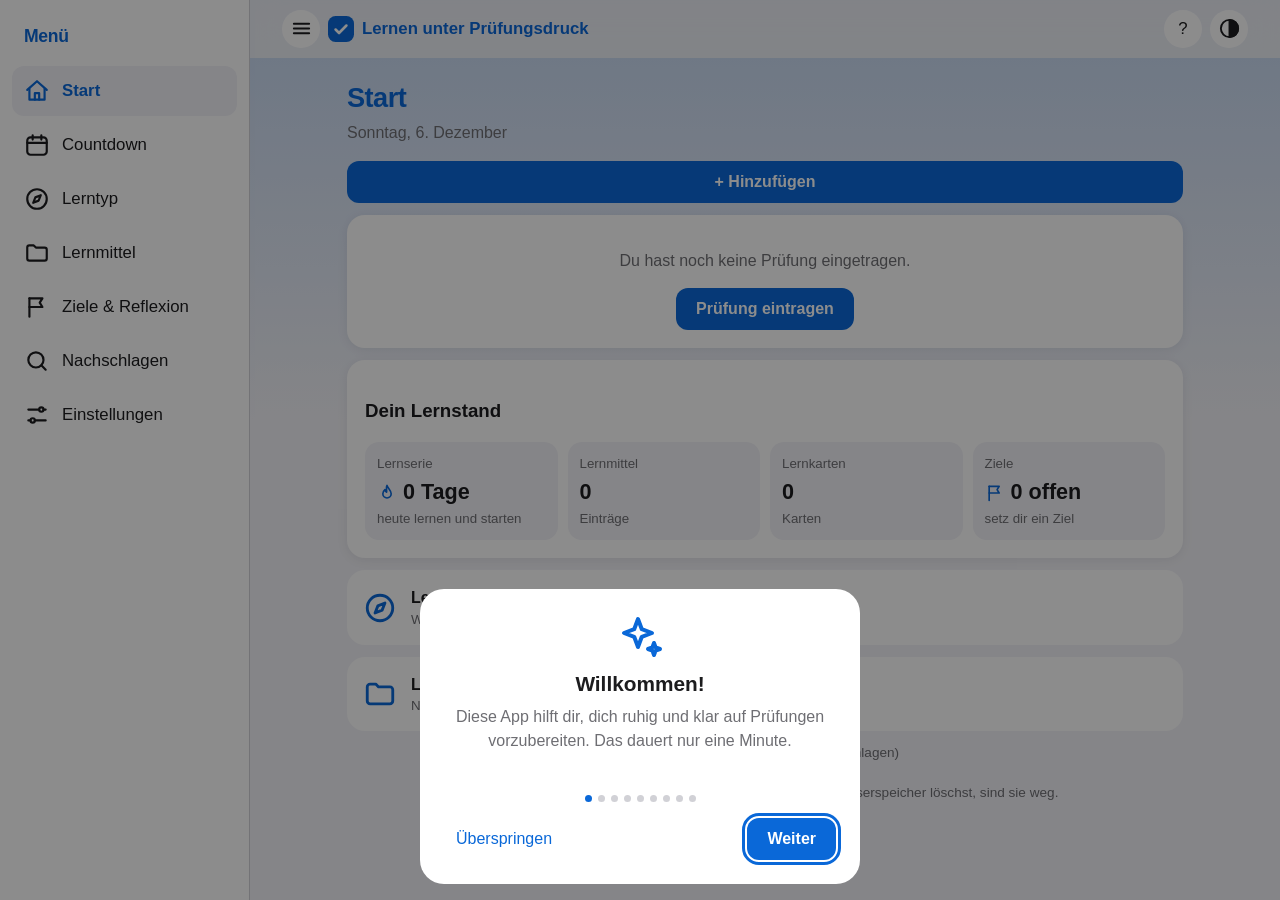
==== index.html @ 3cf53639 "Add files via upload" ====
<!DOCTYPE html>
<html lang="de">
<head>
<meta charset="utf-8">
<meta name="viewport" content="width=device-width, initial-scale=1, viewport-fit=cover">
<title>Lernen unter Prüfungsdruck</title>
<link rel="stylesheet" href="style.css?v=2.2">
</head>
<body>

<header>
  <button class="icon-btn" id="btnMenu" aria-label="Menü öffnen" aria-expanded="false" aria-controls="drawer"><i data-ic="menu"></i></button>
  <h1><button class="brand" id="brand" aria-label="Zur Startseite">
    <svg width="26" height="26" viewBox="0 0 24 24" aria-hidden="true"><rect width="24" height="24" rx="7" fill="var(--accent)"/><path d="M7 12.5l3.2 3.2L17 8.8" stroke="var(--accent-text)" stroke-width="2.4" fill="none" stroke-linecap="round" stroke-linejoin="round"/></svg>
    <span>Lernen unter Prüfungsdruck</span></button></h1>
  <div class="icons">
    <button class="icon-btn" id="btnHelp" aria-label="Einführung nochmal ansehen">?</button>
    <button class="icon-btn" id="btnTheme" aria-label="Hell oder dunkel umschalten"><i data-ic="contrast"></i></button>
  </div>
</header>

<main>
  <p class="warn" id="storageWarn" hidden>Speichern ist in diesem Browser gerade nicht möglich. Deine Eingaben gehen beim Schließen verloren. Öffne die App in einem normalen Tab (nicht im privaten Modus).</p>
  <!-- MODUL 1: COUNTDOWN (wird in E2–E4 gebaut) -->
  <!-- STARTSEITE -->
  <section id="view-home">
    <h2>Start</h2>
    <p class="sub" id="homeSub"></p>
    <button class="primary" id="homeAdd" style="width:100%;margin-bottom:12px">+ Hinzufügen</button>
    <div id="homeBox"></div>
    <button class="linkcard" data-go="lerntyp"><i data-ic="compass"></i><div><b>Lerntyp herausfinden</b><small>Wie lernst du am besten?</small></div></button>
    <button class="linkcard" data-go="lernmittel"><i data-ic="folder"></i><div><b>Lernmittel</b><small>Notizen, Bilder und PDFs</small></div></button>
  </section>

  <section id="view-countdown" hidden>
    <h2>Countdown</h2>
    <p class="sub">Deine Prüfungen und die Zeit bis dahin.</p>
    <button class="primary" id="examNew" style="margin-bottom:12px">+ Neue Prüfung</button>
    <div class="card" id="examForm" hidden>
      <div class="field"><label for="examSubject">Fach</label>
        <input type="text" id="examSubject" maxlength="60" placeholder="z. B. Mathe" autocomplete="off"></div>
      <div class="field"><label for="examDate">Prüfungsdatum</label>
        <input type="date" id="examDate"></div>
      <div class="field"><label>Farbe</label><div class="swatches" id="examColors"></div></div>
      <p class="error" id="examError" role="alert"></p>
      <button class="primary" id="examAdd">Prüfung speichern</button>
      <button class="ghost" id="examCancel" hidden>Abbrechen</button>
    </div>
    <div id="examList"></div>
  </section>

  <!-- ANSICHT: LERNPLAN einer Prüfung (gehört zum Countdown) -->
  <section id="view-plan" hidden>
    <button class="ghost" id="planBack" style="padding-left:0">‹ Zurück zum Countdown</button>
    <h2 id="planTitle"></h2>
    <p class="sub" id="planSub"></p>
    <div class="card" id="planMat"></div>
    <div class="seg" id="planSeg"></div>
    <div id="planList"></div>
    <div class="card">
      <div class="field"><label for="taskTitle">Eigene Aufgabe hinzufügen</label>
        <input type="text" id="taskTitle" maxlength="100" placeholder="z. B. Vokabeln Kapitel 3" autocomplete="off"></div>
      <button class="primary" id="taskAdd">Aufgabe hinzufügen</button>
    </div>
    <p class="error" id="planMsg" role="alert"></p>
    <button class="ghost" id="planGen" style="padding-left:0"></button>
  </section>

  <!-- MODUL 2: LERNTYPTEST (wird in E5–E6 gebaut) -->
  <section id="view-lerntyp" hidden>
    <h2>Lerntyp</h2>
    <p class="sub">Finde heraus, wie du am besten lernst.</p>
    <div id="ltBox"></div>
  </section>

  <!-- MODUL 3: LERNMITTEL (wird in E7–E10 gebaut) -->
  <section id="view-lernmittel" hidden>
    <h2>Lernmittel</h2>
    <p class="sub">Deine Notizen, Bilder und PDFs an einem Ort.</p>
    <div class="field" id="lmSearchWrap" hidden><input type="search" id="lmSearch" placeholder="Suchen in Lernmitteln und Karten" aria-label="In Lernmitteln und Lernkarten suchen" autocomplete="off"></div>
    <div class="seg" id="lmTabs"></div>
    <div id="lmMaterialPane">
    <button class="primary" id="lmNew" style="margin-bottom:12px">+ Lernmittel hinzufügen</button>
    <div class="card" id="lmForm" hidden>
      <div class="seg" id="lmKind"></div>
      <div class="field"><label for="lmTitle" id="lmTitleLabel">Titel</label>
        <input type="text" id="lmTitle" maxlength="80" placeholder="z. B. Zusammenfassung Kapitel 2" autocomplete="off"></div>
      <div class="field" id="lmTextWrap"><label for="lmText">Notiz</label><textarea id="lmText" maxlength="20000"></textarea></div>
      <div class="field" id="lmFileWrap" hidden><label for="lmFile" id="lmFileLabel">Datei</label><button type="button" class="pick" id="lmPick">Datei auswählen</button>
        <input type="file" id="lmFile" style="position:absolute;width:1px;height:1px;opacity:0;overflow:hidden" tabindex="-1">
        <div class="lt-desc" id="lmPicked" aria-live="polite"></div></div>
      <div class="field" id="lmUrlWrap" hidden><label for="lmUrl">Adresse (Link)</label><input type="text" inputmode="url" id="lmUrl" placeholder="z. B. www.beispiel.de/seite" autocapitalize="off" autocomplete="off"></div>
      <div class="field"><label for="lmExam">Zu welcher Prüfung gehört es?</label><select id="lmExam"></select></div>
      <div class="field" id="lmSubjectWrap"><label for="lmSubject">Fach (optional)</label>
        <input type="text" id="lmSubject" maxlength="60" placeholder="z. B. Mathe" autocomplete="off"></div>
      <p class="error" id="lmError" role="alert"></p>
      <button class="primary" id="lmSave">Speichern</button>
      <button class="ghost" id="lmCancel">Abbrechen</button>
    </div>
    <div class="field" id="lmFilterWrap" hidden><label for="lmFilter">Anzeigen</label><select id="lmFilter"></select></div>
    <div id="lmList"></div>
    </div>
    <div id="lmCardsPane" hidden>
      <button class="primary" id="ckNew" style="margin-bottom:12px">+ Neue Lernkarte</button>
      <div class="card" id="ckForm" hidden>
        <div class="field"><label for="ckFront">Frage (Vorderseite)</label><textarea id="ckFront" maxlength="500" style="min-height:80px"></textarea></div>
        <div class="field"><label for="ckBack">Antwort (Rückseite)</label><textarea id="ckBack" maxlength="1000" style="min-height:80px"></textarea></div>
        <div class="field"><label for="ckExam">Zu welcher Prüfung gehört sie?</label><select id="ckExam"></select></div>
        <div class="field" id="ckSubjectWrap"><label for="ckSubject">Fach (optional)</label><input type="text" id="ckSubject" maxlength="60" placeholder="z. B. Mathe" autocomplete="off"></div>
        <p class="error" id="ckError" role="alert"></p>
        <button class="primary" id="ckSave">Karte speichern</button>
        <button class="ghost" id="ckCancel">Abbrechen</button>
      </div>
      <div class="field" id="ckFilterWrap" hidden><label for="ckFilter">Anzeigen</label><select id="ckFilter"></select></div>
      <div id="ckPractice"></div>
      <div id="ckList"></div>
    </div>
  </section>

  <!-- EINSTELLUNGEN: Backup -->
  <!-- ZIELE & REFLEXION -->
  <section id="view-ziele" hidden>
    <h2>Ziele &amp; Reflexion</h2>
    <p class="sub">Plane dein Lernen mit Zielen und schau danach kurz zurück.</p>
    <div class="seg" id="zgTabs"></div>
    <div id="zgGoals">
      <button class="primary" id="zgNew" style="margin-bottom:12px">+ Neues Ziel</button>
      <div class="card" id="zgForm" hidden>
        <div class="field"><label for="zgText">Was willst du erreichen?</label><textarea id="zgText" maxlength="200" style="min-height:70px" placeholder="z. B. Bis Freitag Kapitel 3 zusammenfassen"></textarea></div>
        <p class="lt-desc" style="margin:-4px 0 10px">Tipp: Ein gutes Ziel ist konkret und hat einen Termin.</p>
        <div id="zgIdeas"></div>
        <div class="field"><label for="zgExam">Zu welcher Prüfung gehört es?</label><select id="zgExam"></select></div>
        <div class="field"><label for="zgDue">Bis wann? (optional)</label><input type="date" id="zgDue"></div>
        <p class="error" id="zgError" role="alert"></p>
        <button class="primary" id="zgSave">Ziel speichern</button>
        <button class="ghost" id="zgCancel">Abbrechen</button>
      </div>
      <div id="zgList"></div>
    </div>
    <div id="zgReflect" hidden>
      <button class="primary" id="rfNew" style="margin-bottom:12px">+ Neue Reflexion</button>
      <div class="card" id="rfForm" hidden>
        <div class="field"><label for="rfExam">Worauf bezieht sie sich?</label><select id="rfExam"></select></div>
        <div class="field"><label>Wie sicher fühlst du dich?</label><div class="seg" id="rfConf" style="margin-bottom:0"></div><p class="lt-desc" id="rfConfText" style="margin:6px 0 0"></p></div>
        <div class="field"><label for="rfGood">Was lief gut?</label><textarea id="rfGood" maxlength="1000" style="min-height:70px"></textarea></div>
        <div class="field"><label for="rfChange">Was machst du beim nächsten Mal anders?</label><textarea id="rfChange" maxlength="1000" style="min-height:70px"></textarea></div>
        <p class="error" id="rfError" role="alert"></p>
        <button class="primary" id="rfSave">Reflexion speichern</button>
        <button class="ghost" id="rfCancel">Abbrechen</button>
      </div>
      <div id="rfList"></div>
    </div>
  </section>

  <!-- NACHSCHLAGEN (Wikipedia) -->
  <section id="view-wiki" hidden>
    <h2>Nachschlagen</h2>
    <p class="sub">Begriffe bei Wikipedia nachschlagen und als Notiz speichern.</p>
    <div class="field" style="flex-direction:row;align-items:center;gap:8px">
      <input type="search" id="wkQuery" placeholder="Begriff, z. B. Photosynthese" aria-label="Begriff suchen" autocomplete="off" style="flex:1;min-width:0">
      <button class="primary" id="wkGo">Suchen</button>
    </div>
    <p class="lt-desc" style="margin:-4px 0 12px">Nur dein Suchbegriff wird an Wikipedia gesendet. Sonst verlassen keine Daten dein Gerät.</p>
    <p class="lt-desc" id="wkMsg" role="status"></p>
    <div class="card" id="wkArticle" hidden></div>
    <div id="wkResults"></div>
  </section>

  <section id="view-settings" hidden>
    <h2>Einstellungen</h2>
    <p class="sub">Aussehen, Rundgang, Backup und Daten.</p>
    <div class="card">
      <h3 style="margin-top:0">Aussehen</h3>
      <div id="lookBox"></div>
    </div>
    <div class="card">
      <h3 style="margin-top:0">Rundgang</h3>
      <p class="lt-desc" style="margin-bottom:12px">Ich zeige dir Schritt für Schritt, wo du was findest.</p>
      <button class="primary" id="tourStart">Rundgang starten</button>
    </div>
    <div class="card">
      <h3 style="margin-top:0">Backup erstellen</h3>
      <p class="lt-desc" style="margin-bottom:12px">Speichert alle deine Daten in einer Datei, auch Bilder und PDFs. So gehen sie nicht verloren, wenn der Browser den Speicher leert, und du kannst sie auf ein anderes Gerät mitnehmen.</p>
      <button class="primary" id="bkExport">Backup erstellen</button>
      <p class="lt-desc" id="bkMsg" role="status"></p>
    </div>
    <div class="card">
      <h3 style="margin-top:0">Backup einspielen</h3>
      <p class="lt-desc" style="margin-bottom:12px">Ersetzt deine aktuellen Daten durch die Daten aus einer Backup-Datei.</p>
      <button type="button" class="pick" id="bkPick">Backup-Datei auswählen</button>
      <input type="file" id="bkFile" accept="application/json,.json" style="position:absolute;width:1px;height:1px;opacity:0" tabindex="-1">
      <p class="lt-desc" id="bkMsg2" role="status"></p>
    </div>
    <div class="card">
      <h3 style="margin-top:0">Lernpaket teilen</h3>
      <p class="lt-desc" style="margin-bottom:12px">Teile nur Lerninhalte, zum Beispiel mit Mitschülern. Prüfungen, Termine und deine eigenen Antworten sind <b>nicht</b> dabei. Teile nur, was du selbst erstellt hast oder weitergeben darfst.</p>
      <div class="field"><label for="pkSource">Was möchtest du teilen?</label><select id="pkSource"></select></div>
      <div style="display:flex;flex-wrap:wrap;gap:8px;margin-bottom:12px">
        <label class="featrow" style="margin:0"><input type="checkbox" id="pk_note" checked><span>Notizen</span></label>
        <label class="featrow" style="margin:0"><input type="checkbox" id="pk_image" checked><span>Bilder</span></label>
        <label class="featrow" style="margin:0"><input type="checkbox" id="pk_pdf" checked><span>PDFs</span></label>
        <label class="featrow" style="margin:0"><input type="checkbox" id="pk_link" checked><span>Links</span></label>
        <label class="featrow" style="margin:0"><input type="checkbox" id="pk_cards" checked><span>Lernkarten</span></label>
      </div>
      <button class="primary" id="pkExport">Lernpaket erstellen</button>
      <p class="lt-desc" id="pkMsg" role="status"></p>
    </div>
    <div class="card">
      <h3 style="margin-top:0">Lernpaket hinzufügen</h3>
      <p class="lt-desc" style="margin-bottom:12px">Fügt die Inhalte eines Lernpakets zu deinen hinzu. Nichts wird ersetzt.</p>
      <div class="field"><label for="pkTarget">Zuordnen zu</label><select id="pkTarget"></select></div>
      <button type="button" class="pick" id="pkPick">Lernpaket-Datei auswählen</button>
      <input type="file" id="pkFile" accept="application/json,.json" style="position:absolute;width:1px;height:1px;opacity:0" tabindex="-1">
      <p class="lt-desc" id="pkMsg2" role="status"></p>
    </div>
    <div class="card">
      <h3 style="margin-top:0">Alle Daten löschen</h3>
      <p class="lt-desc" style="margin-bottom:12px">Löscht Prüfungen, Lernmittel, Karten und Ergebnisse von diesem Gerät. Deine Einstellungen bleiben. Das lässt sich nicht rückgängig machen.</p>
      <button class="secondary danger" id="bkWipe" style="border:1.5px solid var(--field-border)">Alle Daten löschen</button>
    </div>
  </section>

  <p class="note" id="appVersion" style="margin-top:8px"></p>
  <p class="note">Deine Daten bleiben nur in diesem Browser. Wenn du den Browserspeicher löschst, sind sie weg.</p>
</main>

<div class="scrim" id="scrim"></div>
<nav id="drawer" aria-label="Hauptmenü">
  <h2>Menü</h2>
  <button class="tab" data-view="home" aria-current="page"><i data-ic="home"></i>Start</button>
  <button class="tab" data-view="countdown"><i data-ic="calendar"></i>Countdown</button>
  <button class="tab" data-view="lerntyp"><i data-ic="compass"></i>Lerntyp</button>
  <button class="tab" data-view="lernmittel"><i data-ic="folder"></i>Lernmittel</button>
  <button class="tab" data-view="ziele"><i data-ic="flag"></i>Ziele &amp; Reflexion</button>
  <button class="tab" data-view="wiki"><i data-ic="search"></i>Nachschlagen</button>
  <button class="tab" data-view="settings"><i data-ic="sliders"></i>Einstellungen</button>
</nav>

<!-- ANSICHT FÜR LERNMITTEL (Notiz, Bild, PDF) -->
<div id="viewer" hidden role="dialog" aria-modal="true" aria-label="Lernmittel ansehen">
  <div id="viewerBar"><b id="viewerTitle"></b><button class="ghost" id="viewerClose">Schließen</button></div>
  <div id="viewerBody"></div>
</div>

<!-- RUNDGANG (Spotlight-Tour durch die App) -->
<div id="tour" hidden role="dialog" aria-modal="true" aria-label="Rundgang durch die App">
  <div id="tourSpot"></div>
  <div id="tourTip">
    <small id="tourCount"></small>
    <h3 id="tourTitle"></h3>
    <p id="tourText"></p>
    <div id="tourPreview" hidden></div>
    <div class="row">
      <button class="ghost" id="tourEnd">Beenden</button>
      <div><button class="ghost" id="tourBack">Zurück</button><button class="primary" id="tourNext">Weiter</button></div>
    </div>
  </div>
</div>

<!-- AUSWAHL "HINZUFÜGEN" (von der Startseite) -->
<div id="addSheet" hidden role="dialog" aria-modal="true" aria-label="Hinzufügen">
  <div class="sheet" style="text-align:left">
    <h3 style="text-align:center;margin-bottom:14px">Was möchtest du hinzufügen?</h3>
    <button class="linkcard" id="addExam" data-add="countdown" style="background:var(--bg)"><i data-ic="calendar"></i><div><b>Prüfung</b><small>Fach und Datum eintragen</small></div></button>
    <button class="linkcard" id="addMaterial" data-add="lernmittel" style="background:var(--bg)"><i data-ic="folder"></i><div><b>Lerninhalt</b><small>Notiz, Bild oder PDF</small></div></button>
    <button class="ghost" id="addCancel" style="width:100%">Abbrechen</button>
  </div>
</div>

<!-- KURZMELDUNG (Belohnungen) -->
<div id="toast" role="status" aria-live="polite" hidden></div>

<!-- BESTÄTIGUNGSDIALOG (ersetzt confirm(), das in manchen Browsern blockiert wird) -->
<div id="dialog" hidden role="alertdialog" aria-modal="true" aria-labelledby="dlgText">
  <div class="sheet">
    <p id="dlgText" style="color:var(--text);font-size:1.05rem"></p>
    <div class="row">
      <button class="ghost" id="dlgCancel">Abbrechen</button>
      <button class="primary" id="dlgOk">OK</button>
    </div>
  </div>
</div>

<!-- EINFÜHRUNGSTUTORIAL -->
<div id="tutorial" hidden role="dialog" aria-modal="true" aria-label="Einführung">
  <div class="sheet">
    <div class="big" id="tutIcon"></div>
    <h3 id="tutTitle"></h3>
    <p id="tutText"></p>
    <div id="tutLook" hidden style="text-align:left;margin-bottom:10px"></div>
    <div id="tutFeatures" hidden style="text-align:left;margin-bottom:10px"></div>
    <div class="error" id="tutErr" role="alert" style="text-align:center"></div>
    <div class="dots" id="tutDots"></div>
    <div class="row">
      <button class="ghost" id="tutSkip">Überspringen</button>
      <button class="primary" id="tutNext">Weiter</button>
    </div>
  </div>
</div>

<!-- Die Scripte werden in dieser Reihenfolge geladen; spätere nutzen Funktionen der früheren. -->
<script src="core.js?v=2.2"></script>
<script src="tutorial.js?v=2.2"></script>
<script src="countdown.js?v=2.2"></script>
<script src="home.js?v=2.2"></script>
<script src="lerntyp.js?v=2.2"></script>
<script src="lernmittel.js?v=2.2"></script>
<script src="lernkarten.js?v=2.2"></script>
<script src="ziele.js?v=2.2"></script>
<script src="wiki.js?v=2.2"></script>
<script src="backup.js?v=2.2"></script>
<script src="tour.js?v=2.2"></script>
<script src="start.js?v=2.2"></script>
</body>
</html>
---- style.css ----
/* Lernen unter Prüfungsdruck – style.css: alle Gestaltungsregeln */
/* ===== DESIGN: Farben als Variablen (hell/dunkel) ===== */
:root{--bg:#f2f2f7;--card:#fff;--text:#1c1c1e;--muted:#6e6e73;--line:#d1d1d6;--accent:#007aff;--accent-text:#fff;--field-bg:rgba(120,120,128,.14);--field-border:rgba(60,60,67,.38);
  --pc-blau:#0a68d8;--pt-blau:#fff;--pc-violett:#8944ab;--pt-violett:#fff;--pc-gruen:#1d8a3e;--pt-gruen:#fff;
  --pc-orange:#c25b00;--pt-orange:#fff;--pc-rot:#d3194f;--pt-rot:#fff;--pc-tuerkis:#00798c;--pt-tuerkis:#fff;}
:root[data-theme="dark"]{--bg:#000;--card:#1c1c1e;--text:#f5f5f7;--muted:#98989f;--line:#38383a;--accent:#0a84ff;--field-bg:rgba(255,255,255,.12);--field-border:rgba(255,255,255,.32);
  --pc-blau:#0a84ff;--pt-blau:#fff;--pc-violett:#a259e6;--pt-violett:#fff;--pc-gruen:#30d158;--pt-gruen:#04210c;
  --pc-orange:#ff9f0a;--pt-orange:#2a1700;--pc-rot:#ff375f;--pt-rot:#fff;--pc-tuerkis:#40c8e0;--pt-tuerkis:#00262c;}
*{box-sizing:border-box}
html,body{margin:0;height:100%}
body{font-family:-apple-system,BlinkMacSystemFont,"SF Pro Text","Segoe UI",Roboto,Helvetica,Arial,sans-serif;background:var(--bg);color:var(--text);line-height:1.45;-webkit-font-smoothing:antialiased}
header{position:sticky;top:0;z-index:5;display:flex;align-items:center;justify-content:space-between;gap:8px;padding:calc(env(safe-area-inset-top,0px) + 10px) 16px 10px;background:color-mix(in srgb,var(--bg) 85%,transparent);backdrop-filter:blur(14px);-webkit-backdrop-filter:blur(14px)}
header h1{font-size:1.05rem;margin:0;font-weight:700;flex:1;min-width:0;white-space:nowrap;overflow:hidden;text-overflow:ellipsis}
.icons{display:flex;gap:8px}
.icon-btn{width:38px;height:38px;border-radius:50%;border:0;background:var(--card);color:var(--text);font-size:1.05rem;cursor:pointer}
main{max-width:640px;margin:0 auto;padding:8px 16px calc(32px + env(safe-area-inset-bottom,0px))}
h2{font-size:1.7rem;margin:12px 0 4px;letter-spacing:-.02em}
.sub{color:var(--muted);margin:0 0 16px}
.card{background:var(--card);border-radius:18px;padding:18px;margin-bottom:12px}
.empty{text-align:center;color:var(--muted)}
button.primary{background:var(--accent);color:var(--accent-text);border:0;border-radius:12px;padding:12px 20px;font-size:1rem;font-weight:600;cursor:pointer}
button.ghost{background:none;border:0;color:var(--accent);font-size:1rem;cursor:pointer;padding:12px}
button:focus-visible,.tab:focus-visible{outline:3px solid var(--accent);outline-offset:2px}
/* Seitenmenü (Drawer) */
.scrim{position:fixed;inset:0;z-index:10;background:rgba(0,0,0,.4);opacity:0;pointer-events:none;transition:opacity .2s}
.scrim.open{opacity:1;pointer-events:auto}
#drawer{position:fixed;top:0;bottom:0;left:0;width:min(290px,82vw);z-index:11;background:var(--card);transform:translateX(-102%);visibility:hidden;transition:transform .25s,visibility 0s .25s;padding:calc(env(safe-area-inset-top,0px) + 16px) 12px 16px;display:flex;flex-direction:column;gap:4px}
#drawer.open{transform:none;visibility:visible;transition:transform .25s}
#drawer h2{font-size:1.1rem;margin:8px 12px 12px}
.tab{display:flex;align-items:center;gap:12px;width:100%;border:0;background:none;color:var(--text);padding:12px;border-radius:12px;font-size:1.05rem;text-align:left;cursor:pointer}
.tab span{font-size:1.4rem}
.tab[aria-current="page"]{background:var(--bg);color:var(--accent);font-weight:600}
/* Formulare und Prüfungsliste */
.field{display:flex;flex-direction:column;gap:6px;margin-bottom:12px}
.field label{font-size:.9rem;color:var(--muted)}
/* Eingabefelder: sichtbarer Rand, leicht durchscheinender "Glas"-Look (Annäherung an Apples Liquid Glass) */
input[type=text],input[type=date],input[type=search],textarea,select{
  font:inherit;color:var(--text);background-color:var(--field-bg);border:1.5px solid var(--field-border);border-radius:14px;
  padding:12px 14px;width:100%;min-height:46px;
  box-shadow:inset 0 1px 2px rgba(0,0,0,.10),inset 0 1px 0 rgba(255,255,255,.25);
  -webkit-backdrop-filter:blur(10px) saturate(1.5);backdrop-filter:blur(10px) saturate(1.5)}
input:focus,textarea:focus,select:focus{border-color:var(--accent)}
::placeholder{color:var(--muted);opacity:.85}
input[type=search]{-webkit-appearance:none;appearance:none;padding-left:42px;background-repeat:no-repeat;background-position:14px center;background-size:18px;
  background-image:url("data:image/svg+xml,%3Csvg xmlns='http://www.w3.org/2000/svg' viewBox='0 0 24 24' fill='none' stroke='%238e8e93' stroke-width='2.4' stroke-linecap='round'%3E%3Ccircle cx='11' cy='11' r='7'/%3E%3Cpath d='m20 20-3.5-3.5'/%3E%3C/svg%3E")}
input:focus-visible{outline:3px solid var(--accent);outline-offset:1px}
.error{color:#ff3b30;font-size:.9rem;min-height:1.2em;margin:0 0 8px}
.exam{display:flex;justify-content:space-between;align-items:center;gap:12px}
.exam h3{margin:0;font-size:1.1rem;overflow-wrap:anywhere}
.exam small{color:var(--muted)}
.days{text-align:right;font-weight:700;font-size:1.7rem;line-height:1;flex-shrink:0}
.days small{display:block;font-size:.8rem;font-weight:400;margin-top:4px}
.actions{display:flex;flex-wrap:wrap;margin:8px -12px -10px}
.actions .ghost{padding:10px 12px;font-size:.95rem}
.danger{color:#ff3b30!important}
.prog{font-size:.85rem;color:var(--muted);margin:10px 0 0}
.seg{display:flex;gap:4px;background:var(--card);padding:4px;border-radius:12px;margin-bottom:12px}
.seg button{flex:1;border:0;background:none;color:var(--muted);padding:9px 4px;border-radius:9px;font-size:.88rem;cursor:pointer}
.seg button[aria-pressed="true"]{background:var(--accent);color:var(--accent-text);font-weight:600}
.task{display:flex;align-items:center;justify-content:space-between;gap:10px;padding:14px}
.task div:first-child{min-width:0;overflow-wrap:anywhere}
.task small{display:block;color:var(--muted)}
.task .btns{display:flex;gap:6px;flex-shrink:0}
.mini{width:38px;height:38px;border-radius:50%;border:0;background:var(--bg);color:var(--text);font-size:1rem;cursor:pointer}
.mini:focus-visible{outline:3px solid var(--accent);outline-offset:2px}
.warn{background:color-mix(in srgb,#ff9f0a 22%,var(--card));border-radius:14px;padding:12px 14px;margin:8px 0;font-size:.9rem}
.taskrow{display:block;width:100%;text-align:left;border:0;background:var(--bg);color:var(--text);font:inherit;border-radius:12px;padding:12px;margin-top:8px;cursor:pointer;overflow-wrap:anywhere}
.taskrow small{display:block;color:var(--muted)}
.linkcard{display:flex;align-items:center;gap:14px;width:100%;text-align:left;border:0;background:var(--card);color:var(--text);font:inherit;border-radius:18px;padding:16px;margin-bottom:12px;cursor:pointer}
.linkcard span{font-size:1.6rem}
.linkcard small{display:block;color:var(--muted)}
.linkcard:focus-visible,.taskrow:focus-visible{outline:3px solid var(--accent);outline-offset:2px}
[hidden]{display:none!important}
textarea{resize:vertical;min-height:120px}
textarea:focus-visible,select:focus-visible{outline:3px solid var(--accent);outline-offset:1px}
input[type=file]{font:inherit;color:var(--text);max-width:100%}
.pick{width:100%;border:2px dashed var(--line);background:var(--bg);color:var(--accent);border-radius:12px;padding:14px;font:inherit;font-weight:600;cursor:pointer}
.flash{text-align:center;font-size:1.3rem;min-height:140px;display:flex;align-items:center;justify-content:center;white-space:pre-wrap;overflow-wrap:anywhere}
.pbtns{display:flex;gap:10px;margin-top:4px}
.pbtns button{flex:1}
.secondary{background:var(--card);color:var(--text);border:0;border-radius:12px;padding:12px 20px;font-size:1rem;font-weight:600;cursor:pointer}
.ck-back{color:var(--muted);margin:4px 0 0;white-space:pre-wrap;overflow-wrap:anywhere}
.linkbtn{display:block;text-align:center;text-decoration:none;background:var(--accent);color:var(--accent-text);border-radius:12px;padding:12px 20px;font-weight:600;margin-top:10px}
#tour{position:fixed;inset:0;z-index:40;touch-action:none}
#tourSpot{position:fixed;border-radius:16px;box-shadow:0 0 0 100vmax rgba(0,0,0,.6);pointer-events:none;transition:left .25s,top .25s,width .25s,height .25s}
#tourTip{max-height:72vh;overflow:auto;position:fixed;left:50%;transform:translateX(-50%);width:calc(100% - 32px);max-width:440px;background:var(--card);border-radius:20px;padding:18px;box-shadow:0 8px 30px rgba(0,0,0,.35)}
#tourTip h3{margin:4px 0}
#tourTip p{margin:0 0 14px;color:var(--muted)}
#tourSpot.pulse{outline:3px solid var(--accent);outline-offset:3px;animation:tourPulse 1.4s ease-in-out infinite}
@keyframes tourPulse{50%{outline-offset:8px;outline-color:transparent}}
@media (prefers-reduced-motion:reduce){#tourSpot.pulse{animation:none}}
@media (prefers-reduced-motion:reduce){#tourSpot{transition:none}}
.lm-item{display:flex;gap:12px;align-items:center}
.lm-item .ico{font-size:1.8rem}
.lm-item h3{margin:0;font-size:1.05rem;overflow-wrap:anywhere}
.lm-item small{display:block;color:var(--muted)}
#viewer{position:fixed;inset:0;z-index:25;background:var(--bg);display:flex;flex-direction:column}
#viewerBar{display:flex;align-items:center;justify-content:space-between;gap:8px;padding:calc(env(safe-area-inset-top,0px) + 8px) 16px 8px;background:var(--card)}
#viewerBar b{overflow:hidden;text-overflow:ellipsis;white-space:nowrap;min-width:0}
#viewerBody{flex:1;overflow:auto;padding:16px 16px calc(16px + env(safe-area-inset-bottom,0px))}
#viewerBody img{max-width:100%;height:auto;border-radius:12px;display:block;margin:0 auto}
#viewerBody iframe{width:100%;height:100%;min-height:70vh;border:0;border-radius:12px;background:#fff}
.noteview{white-space:pre-wrap;overflow-wrap:anywhere}
.bar{height:10px;border-radius:5px;background:var(--bg);overflow:hidden;margin-top:6px}
.bar i{display:block;height:100%;background:var(--accent);border-radius:5px}
.brow{display:flex;justify-content:space-between;gap:10px;margin-top:14px;font-size:.95rem}
.brow span:last-child{color:var(--muted);flex-shrink:0}
.taskrow[aria-pressed="true"]{background:var(--accent);color:var(--accent-text);font-weight:600}
button.primary:disabled{opacity:.4;cursor:default}
.tips{margin:6px 0 0;padding-left:20px}
.tips li{margin:6px 0}
.lt-desc{color:var(--muted);margin:4px 0 0;font-size:.92rem}
.tappable{cursor:pointer}
.tappable:active{opacity:.7}
.tappable:focus-visible{outline:3px solid var(--accent);outline-offset:2px;border-radius:18px}
.sheet{max-height:100%;overflow-y:auto}
.featrow{display:flex;align-items:center;gap:12px;background:var(--bg);border-radius:12px;padding:12px;margin-bottom:8px;cursor:pointer}
.featrow input{width:22px;height:22px;accent-color:var(--accent);flex-shrink:0}
.featrow small{display:block;color:var(--muted)}
.dot{display:inline-block;width:10px;height:10px;border-radius:50%;margin-right:6px}
.swatches{display:flex;gap:10px;flex-wrap:wrap}
.sw{width:36px;height:36px;border-radius:50%;border:3px solid transparent;cursor:pointer;box-shadow:inset 0 0 0 2px var(--card)}
.sw[aria-pressed="true"]{border-color:var(--text)}
.sw:focus-visible{outline:3px solid var(--accent);outline-offset:2px}
/* Design "Frisch": farbiger Verlauf, weiche Schatten, Akzent in Überschriften */
html[data-look="frisch"]{--bar:6px}
html[data-look="frisch"] body{background:linear-gradient(180deg,color-mix(in srgb,var(--accent) 20%,var(--bg)),var(--bg) 420px) no-repeat,var(--bg)}
html[data-look="frisch"] h2,html[data-look="frisch"] header h1{color:var(--accent)}
html[data-look="frisch"] .card{box-shadow:0 2px 12px rgba(0,0,0,.07)}
/* Design "Ruhig": flach, sachlich, dünne Linien, wenig Farbe */
html[data-look="ruhig"]{--bar:3px}
html[data-look="ruhig"] .card,html[data-look="ruhig"] .linkcard{border-radius:10px;border:1px solid var(--line);box-shadow:none}
html[data-look="ruhig"] .sheet{border-radius:14px}
html[data-look="ruhig"] button.primary,html[data-look="ruhig"] .linkbtn{border-radius:8px}
html[data-look="ruhig"] h2{font-size:1.5rem;font-weight:650}
/* Dropdowns (Desktop): Systemfarben, lesbare Optionen, kein Glas-Effekt */
:root{color-scheme:light}
:root[data-theme="dark"]{color-scheme:dark}
select{-webkit-backdrop-filter:none;backdrop-filter:none}
select option{background:var(--card);color:var(--text)}
/* Datumsfelder (Mobil): nie breiter als die Karte */
input[type=date]{display:block;min-width:0;max-width:100%;text-align:left;-webkit-appearance:none;appearance:none}
input[type=date]::-webkit-date-and-time-value{text-align:left;min-width:0}
.days{max-width:46%}
/* Kopfzeile: Logo führt zur Startseite */
.brand{display:flex;align-items:center;gap:8px;background:none;border:0;color:inherit;font:inherit;cursor:pointer;padding:0;max-width:100%;text-align:left}
.brand span{overflow:hidden;text-overflow:ellipsis;white-space:nowrap}
.brand:focus-visible{outline:3px solid var(--accent);outline-offset:3px;border-radius:8px}
/* Übung und Ansicht: Inhalt mittig, auf dem Desktop nicht über die ganze Breite */
#viewerBody{display:flex;flex-direction:column;align-items:center}
#viewerBody>*{width:100%;max-width:680px}
#viewerBody>iframe{max-width:1000px}
#viewerBody>:first-child{margin-top:auto}
#viewerBody>:last-child{margin-bottom:auto}
/* Desktop: Menü dauerhaft links, Inhalt in angenehmer Breite */
@media (min-width:900px){
  body{padding-left:250px}
  #drawer{transform:none;visibility:visible;transition:none;width:250px;border-right:1px solid var(--line)}
  .scrim{display:none}
  main{max-width:900px;padding-left:32px;padding-right:32px}
  header{padding-left:32px;padding-right:32px}
  html.nav-collapsed body{padding-left:0}
  html.nav-collapsed #drawer{transform:translateX(-102%);visibility:hidden}
  html.nav-collapsed #drawer.open{transform:none;visibility:visible}
}
/* Ziele und Nachschlagen */
.goal{display:flex;gap:12px;align-items:center}
.chk{background:none;border:0;color:var(--accent);cursor:pointer;padding:0;display:flex}
.chk:focus-visible{outline:3px solid var(--accent);outline-offset:2px;border-radius:50%}
.gtext{flex:1;min-width:0;overflow-wrap:anywhere}
.gtext small{display:block;color:var(--muted)}
.goal.done .gtext span{text-decoration:line-through;color:var(--muted)}
.wkimg{max-width:100%;max-height:220px;border-radius:12px;display:block;margin:8px 0;object-fit:contain}
/* Startseite: aufklappbare Liste weiterer Prüfungen */
.fold{display:flex;align-items:center;justify-content:space-between;width:100%;background:none;border:0;color:var(--text);font:inherit;font-weight:600;font-size:1.05rem;padding:0;cursor:pointer;text-align:left}
.fold .ic{transition:transform .2s;color:var(--muted)}
.fold[aria-expanded="true"] .ic{transform:rotate(180deg)}
/* Rundgang: kleine Vorschauen (nur Beispiele, nichts wird gespeichert) */
.pv{background:var(--bg);border-radius:14px;padding:10px;margin:0 0 12px;text-align:left}
.pvt{display:block;color:var(--muted);font-size:.78rem;margin-bottom:8px}
.pvrow{display:flex;flex-wrap:wrap;gap:8px}
.pvcol{display:flex;flex-direction:column;gap:8px}
.pvf{display:flex;flex-direction:column;gap:8px}
.pvb{background:var(--card);color:var(--text);border:1.5px solid var(--field-border);border-radius:12px;padding:9px 12px;font:inherit;font-size:.92rem;cursor:pointer;text-align:left}
.pvb[aria-pressed="true"]{background:var(--accent);color:var(--accent-text);border-color:var(--accent)}
.pvr{margin:10px 0 0;font-size:.92rem;color:var(--muted)}
.pvcard{background:var(--card);border-radius:12px;padding:10px 12px;margin-top:8px;color:var(--text)}
.pvcard small{display:block;color:var(--muted)}
.pvtheme{background:var(--pbg,#f2f2f7);border-radius:12px;padding:10px;margin-top:8px}
.pvsample{background:var(--pcard,#fff);color:var(--ptext,#1c1c1e);border-left:6px solid var(--pacc,var(--accent));border-radius:10px;padding:10px 12px}
.pvsample small{display:block;opacity:.7}
.pvsb{display:inline-block;margin-top:8px;padding:6px 12px;border-radius:9px;background:var(--pacc,var(--accent));color:#fff;font-size:.85rem}
/* Symbole (eigene SVG-Icons statt System-Emojis) */
.ic{display:inline-flex;align-items:center;justify-content:center;width:1.25em;height:1.25em;flex-shrink:0;vertical-align:-0.2em}
.ic svg{width:100%;height:100%}
.icon-btn .ic{font-size:1.15rem}
.tab .ic{font-size:1.3rem}
.linkcard .ic{font-size:1.7rem;color:var(--accent)}
.sheet .big{color:var(--accent);display:flex;justify-content:center}
.ico{width:48px;height:48px;display:flex;align-items:center;justify-content:center;border-radius:12px;background:var(--bg);color:var(--accent);flex-shrink:0}
.thumb{width:48px;height:48px;border-radius:12px;object-fit:cover;flex-shrink:0;background:var(--bg)}
/* Startseite: Lernstand */
.tiles{display:grid;grid-template-columns:repeat(auto-fit,minmax(120px,1fr));gap:10px;margin-top:10px}
.tile{background:var(--bg);border-radius:14px;padding:12px;text-align:left;border:0;color:var(--text);font:inherit;cursor:pointer}
.tile small{display:block;color:var(--muted)}
.tile b{display:block;font-size:1.35rem;margin:2px 0}
.tile:focus-visible{outline:3px solid var(--accent);outline-offset:2px}
/* Belohnungen: Kurzmeldung (Toast) und Erfolgsfeld */
#toast{position:fixed;left:50%;bottom:calc(env(safe-area-inset-bottom,0px) + 20px);transform:translate(-50%,0);z-index:35;display:flex;align-items:center;gap:10px;background:var(--card);color:var(--text);border:1.5px solid var(--accent);border-radius:16px;padding:12px 16px;box-shadow:0 8px 28px rgba(0,0,0,.25);max-width:calc(100% - 32px);font-weight:600}
#toast .ic{color:var(--accent)}
.celebrate{position:relative;text-align:center;padding:18px 12px 6px;color:var(--accent);overflow:hidden}
.celebrate b{display:block;color:var(--text);font-size:1.3rem;margin-top:6px}
.celebrate small{display:block;color:var(--muted)}
.confetti{position:absolute;inset:0;pointer-events:none}
.confetti i{position:absolute;top:-12px;width:8px;height:12px;border-radius:2px;opacity:0}
/* Animationen: dezent, abschaltbar (Einstellungen) und aus bei "Bewegung reduzieren" */
@media (prefers-reduced-motion:no-preference){
  #homeBox > .card{animation:rise .3s ease both}
  @keyframes rise{from{opacity:0;transform:translateY(8px)}to{opacity:1;transform:none}}
  button{transition:transform .12s ease,background-color .2s,color .2s,border-color .2s}
  button:active{transform:scale(.97)}
  .flip{animation:flip .35s ease}
  @keyframes flip{from{transform:rotateY(90deg);opacity:.3}to{transform:none;opacity:1}}
  #toast:not([hidden]){animation:toastIn .3s ease}
  @keyframes toastIn{from{opacity:0;transform:translate(-50%,14px)}to{opacity:1;transform:translate(-50%,0)}}
  .confetti i{animation:fall 1.7s ease-in forwards}
  @keyframes fall{0%{opacity:1;transform:translateY(0) rotate(0)}100%{opacity:0;transform:translateY(170px) rotate(320deg)}}
  .celebrate .ic{animation:pop .5s ease}
  @keyframes pop{0%{transform:scale(.4)}70%{transform:scale(1.15)}100%{transform:scale(1)}}
}
html[data-motion="off"] *,html[data-motion="off"] *::before,html[data-motion="off"] *::after{animation:none!important;transition:none!important}
html[data-motion="off"] .confetti{display:none}
section[hidden]{display:none}
/* Tutorial */
#tutorial,#dialog,#addSheet{position:fixed;inset:0;z-index:20;background:rgba(0,0,0,.45);display:flex;align-items:flex-end;justify-content:center;padding:16px}
#tutorial[hidden],#dialog[hidden]{display:none}
#dialog{z-index:30}
#addSheet{z-index:22}
.sheet{background:var(--card);width:100%;max-width:440px;border-radius:24px;padding:24px;text-align:center;margin-bottom:env(safe-area-inset-bottom,0px)}
.sheet .big{font-size:3rem}
.sheet h3{margin:8px 0 6px;font-size:1.3rem}
.sheet p{color:var(--muted);margin:0 0 18px}
.dots{display:flex;justify-content:center;gap:6px;margin-bottom:16px}
.dots i{width:7px;height:7px;border-radius:50%;background:var(--line)}
.dots i.on{background:var(--accent)}
.row{display:flex;justify-content:space-between;align-items:center}
.note{font-size:.85rem;color:var(--muted);text-align:center;margin-top:20px}
@media (prefers-reduced-motion:no-preference){section{animation:fade .2s ease}@keyframes fade{from{opacity:0}to{opacity:1}}}
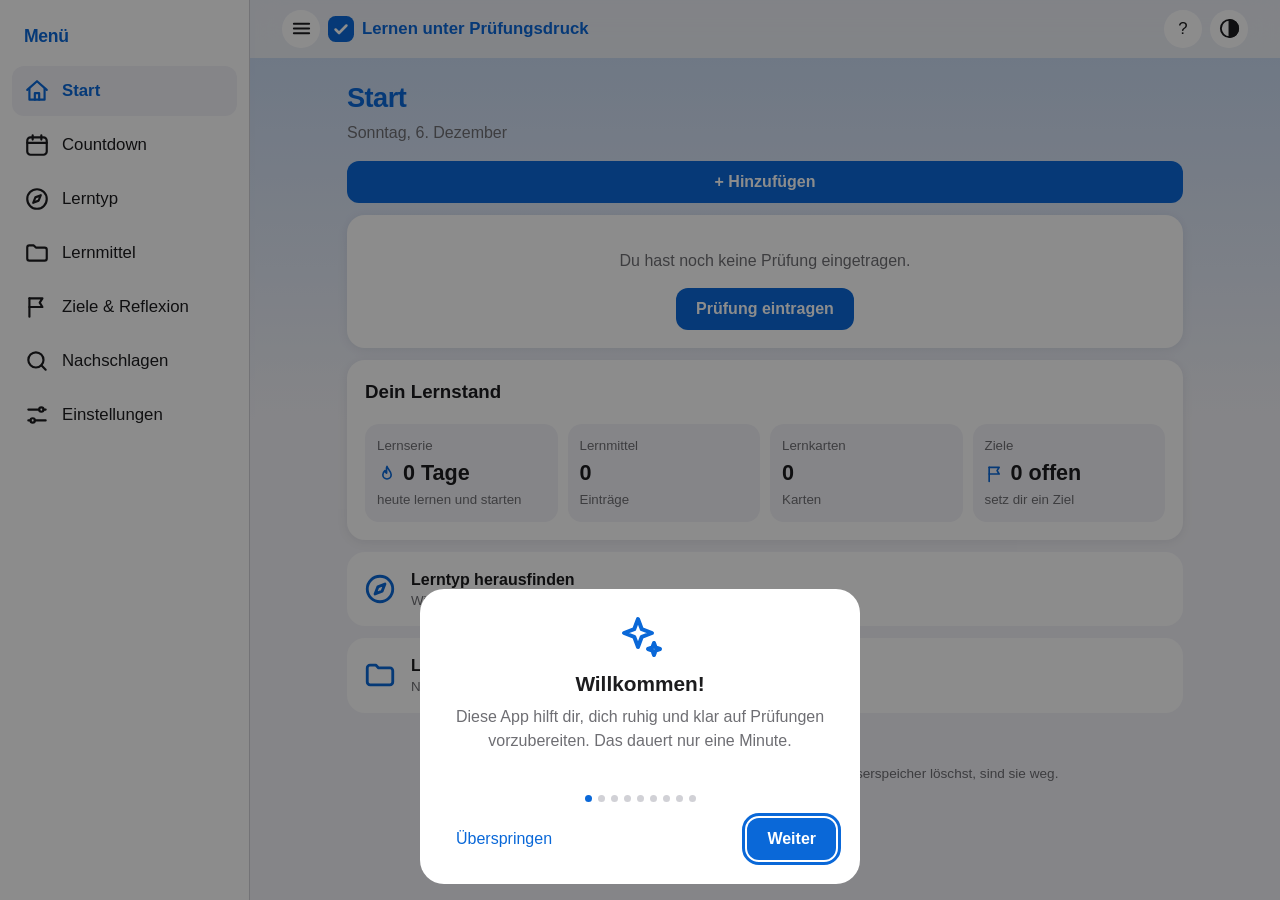
==== commit 827dec7b: "Add files via upload" ====
--- a/index.html
+++ b/index.html
@@ -4,7 +4,7 @@
 <meta charset="utf-8">
 <meta name="viewport" content="width=device-width, initial-scale=1, viewport-fit=cover">
 <title>Lernen unter Prüfungsdruck</title>
-<link rel="stylesheet" href="style.css?v=2.2">
+<link rel="stylesheet" href="style.css?v=2.3">
 </head>
 <body>
 
@@ -299,17 +299,17 @@
 </div>
 
 <!-- Die Scripte werden in dieser Reihenfolge geladen; spätere nutzen Funktionen der früheren. -->
-<script src="core.js?v=2.2"></script>
-<script src="tutorial.js?v=2.2"></script>
-<script src="countdown.js?v=2.2"></script>
-<script src="home.js?v=2.2"></script>
-<script src="lerntyp.js?v=2.2"></script>
-<script src="lernmittel.js?v=2.2"></script>
-<script src="lernkarten.js?v=2.2"></script>
-<script src="ziele.js?v=2.2"></script>
-<script src="wiki.js?v=2.2"></script>
-<script src="backup.js?v=2.2"></script>
-<script src="tour.js?v=2.2"></script>
-<script src="start.js?v=2.2"></script>
+<script src="core.js?v=2.3"></script>
+<script src="tutorial.js?v=2.3"></script>
+<script src="countdown.js?v=2.3"></script>
+<script src="home.js?v=2.3"></script>
+<script src="lerntyp.js?v=2.3"></script>
+<script src="lernmittel.js?v=2.3"></script>
+<script src="lernkarten.js?v=2.3"></script>
+<script src="ziele.js?v=2.3"></script>
+<script src="wiki.js?v=2.3"></script>
+<script src="backup.js?v=2.3"></script>
+<script src="tour.js?v=2.3"></script>
+<script src="start.js?v=2.3"></script>
 </body>
 </html>
--- a/style.css
+++ b/style.css
@@ -201,7 +201,8 @@
 .thumb{width:48px;height:48px;border-radius:12px;object-fit:cover;flex-shrink:0;background:var(--bg)}
 /* Startseite: Lernstand */
 .tiles{display:grid;grid-template-columns:repeat(auto-fit,minmax(120px,1fr));gap:10px;margin-top:10px}
-.tile{background:var(--bg);border-radius:14px;padding:12px;text-align:left;border:0;color:var(--text);font:inherit;cursor:pointer}
+.tile{background:var(--bg);border-radius:14px;padding:12px;text-align:left;border:0;color:var(--text);font:inherit;cursor:pointer;display:flex;flex-direction:column;justify-content:flex-start;align-items:stretch}
+.card>h3:first-child{margin-top:0}
 .tile small{display:block;color:var(--muted)}
 .tile b{display:block;font-size:1.35rem;margin:2px 0}
 .tile:focus-visible{outline:3px solid var(--accent);outline-offset:2px}
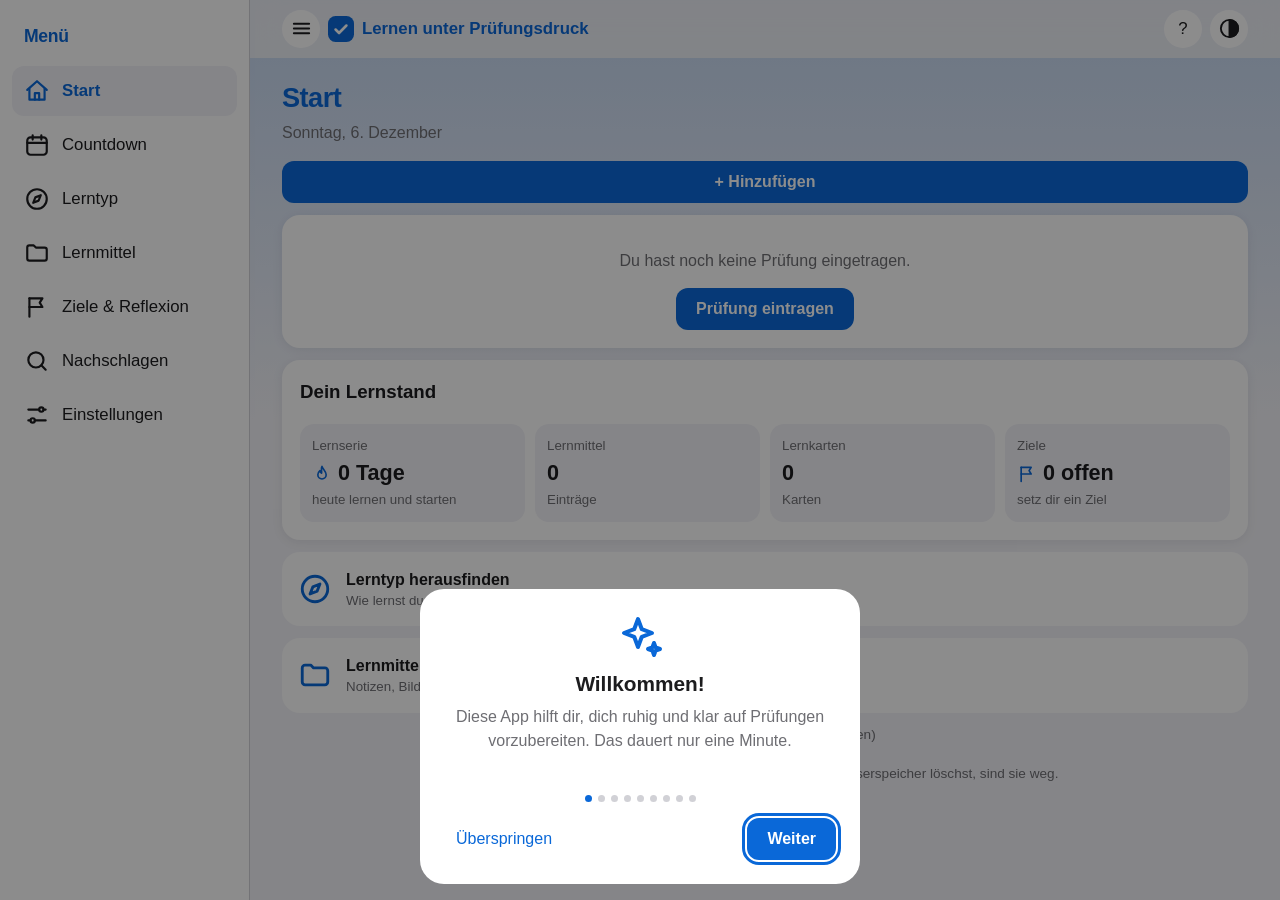
==== commit 9da052cc: "Add files via upload" ====
--- a/index.html
+++ b/index.html
@@ -4,7 +4,7 @@
 <meta charset="utf-8">
 <meta name="viewport" content="width=device-width, initial-scale=1, viewport-fit=cover">
 <title>Lernen unter Prüfungsdruck</title>
-<link rel="stylesheet" href="style.css?v=2.3">
+<link rel="stylesheet" href="style.css?v=2.4">
 </head>
 <body>
 
@@ -87,7 +87,7 @@
         <input type="text" id="lmTitle" maxlength="80" placeholder="z. B. Zusammenfassung Kapitel 2" autocomplete="off"></div>
       <div class="field" id="lmTextWrap"><label for="lmText">Notiz</label><textarea id="lmText" maxlength="20000"></textarea></div>
       <div class="field" id="lmFileWrap" hidden><label for="lmFile" id="lmFileLabel">Datei</label><button type="button" class="pick" id="lmPick">Datei auswählen</button>
-        <input type="file" id="lmFile" style="position:absolute;width:1px;height:1px;opacity:0;overflow:hidden" tabindex="-1">
+        <input type="file" id="lmFile" class="vh" tabindex="-1">
         <div class="lt-desc" id="lmPicked" aria-live="polite"></div></div>
       <div class="field" id="lmUrlWrap" hidden><label for="lmUrl">Adresse (Link)</label><input type="text" inputmode="url" id="lmUrl" placeholder="z. B. www.beispiel.de/seite" autocapitalize="off" autocomplete="off"></div>
       <div class="field"><label for="lmExam">Zu welcher Prüfung gehört es?</label><select id="lmExam"></select></div>
@@ -188,7 +188,7 @@
       <h3 style="margin-top:0">Backup einspielen</h3>
       <p class="lt-desc" style="margin-bottom:12px">Ersetzt deine aktuellen Daten durch die Daten aus einer Backup-Datei.</p>
       <button type="button" class="pick" id="bkPick">Backup-Datei auswählen</button>
-      <input type="file" id="bkFile" accept="application/json,.json" style="position:absolute;width:1px;height:1px;opacity:0" tabindex="-1">
+      <input type="file" id="bkFile" accept="application/json,.json" class="vh" tabindex="-1">
       <p class="lt-desc" id="bkMsg2" role="status"></p>
     </div>
     <div class="card">
@@ -210,7 +210,7 @@
       <p class="lt-desc" style="margin-bottom:12px">Fügt die Inhalte eines Lernpakets zu deinen hinzu. Nichts wird ersetzt.</p>
       <div class="field"><label for="pkTarget">Zuordnen zu</label><select id="pkTarget"></select></div>
       <button type="button" class="pick" id="pkPick">Lernpaket-Datei auswählen</button>
-      <input type="file" id="pkFile" accept="application/json,.json" style="position:absolute;width:1px;height:1px;opacity:0" tabindex="-1">
+      <input type="file" id="pkFile" accept="application/json,.json" class="vh" tabindex="-1">
       <p class="lt-desc" id="pkMsg2" role="status"></p>
     </div>
     <div class="card">
@@ -299,17 +299,17 @@
 </div>
 
 <!-- Die Scripte werden in dieser Reihenfolge geladen; spätere nutzen Funktionen der früheren. -->
-<script src="core.js?v=2.3"></script>
-<script src="tutorial.js?v=2.3"></script>
-<script src="countdown.js?v=2.3"></script>
-<script src="home.js?v=2.3"></script>
-<script src="lerntyp.js?v=2.3"></script>
-<script src="lernmittel.js?v=2.3"></script>
-<script src="lernkarten.js?v=2.3"></script>
-<script src="ziele.js?v=2.3"></script>
-<script src="wiki.js?v=2.3"></script>
-<script src="backup.js?v=2.3"></script>
-<script src="tour.js?v=2.3"></script>
-<script src="start.js?v=2.3"></script>
+<script src="core.js?v=2.4"></script>
+<script src="tutorial.js?v=2.4"></script>
+<script src="countdown.js?v=2.4"></script>
+<script src="home.js?v=2.4"></script>
+<script src="lerntyp.js?v=2.4"></script>
+<script src="lernmittel.js?v=2.4"></script>
+<script src="lernkarten.js?v=2.4"></script>
+<script src="ziele.js?v=2.4"></script>
+<script src="wiki.js?v=2.4"></script>
+<script src="backup.js?v=2.4"></script>
+<script src="tour.js?v=2.4"></script>
+<script src="start.js?v=2.4"></script>
 </body>
 </html>
--- a/style.css
+++ b/style.css
@@ -203,6 +203,13 @@
 .tiles{display:grid;grid-template-columns:repeat(auto-fit,minmax(120px,1fr));gap:10px;margin-top:10px}
 .tile{background:var(--bg);border-radius:14px;padding:12px;text-align:left;border:0;color:var(--text);font:inherit;cursor:pointer;display:flex;flex-direction:column;justify-content:flex-start;align-items:stretch}
 .card>h3:first-child{margin-top:0}
+/* Seite nie breiter als der Bildschirm: kein seitliches Wackeln (Zoomen und Hoch/Runter-Wischen bleiben) */
+html,body{max-width:100%;overflow-x:clip;touch-action:pan-y pinch-zoom}
+.card,.field,main,section{min-width:0;max-width:100%}
+input,select,textarea{max-width:100%;min-width:0}
+select{text-overflow:ellipsis;white-space:nowrap;overflow:hidden}
+/* unsichtbare Dateifelder: außerhalb des Seitenflusses, ohne die Seitenbreite zu beeinflussen */
+.vh{position:fixed;left:0;top:0;width:1px;height:1px;opacity:0;overflow:hidden;pointer-events:none}
 .tile small{display:block;color:var(--muted)}
 .tile b{display:block;font-size:1.35rem;margin:2px 0}
 .tile:focus-visible{outline:3px solid var(--accent);outline-offset:2px}
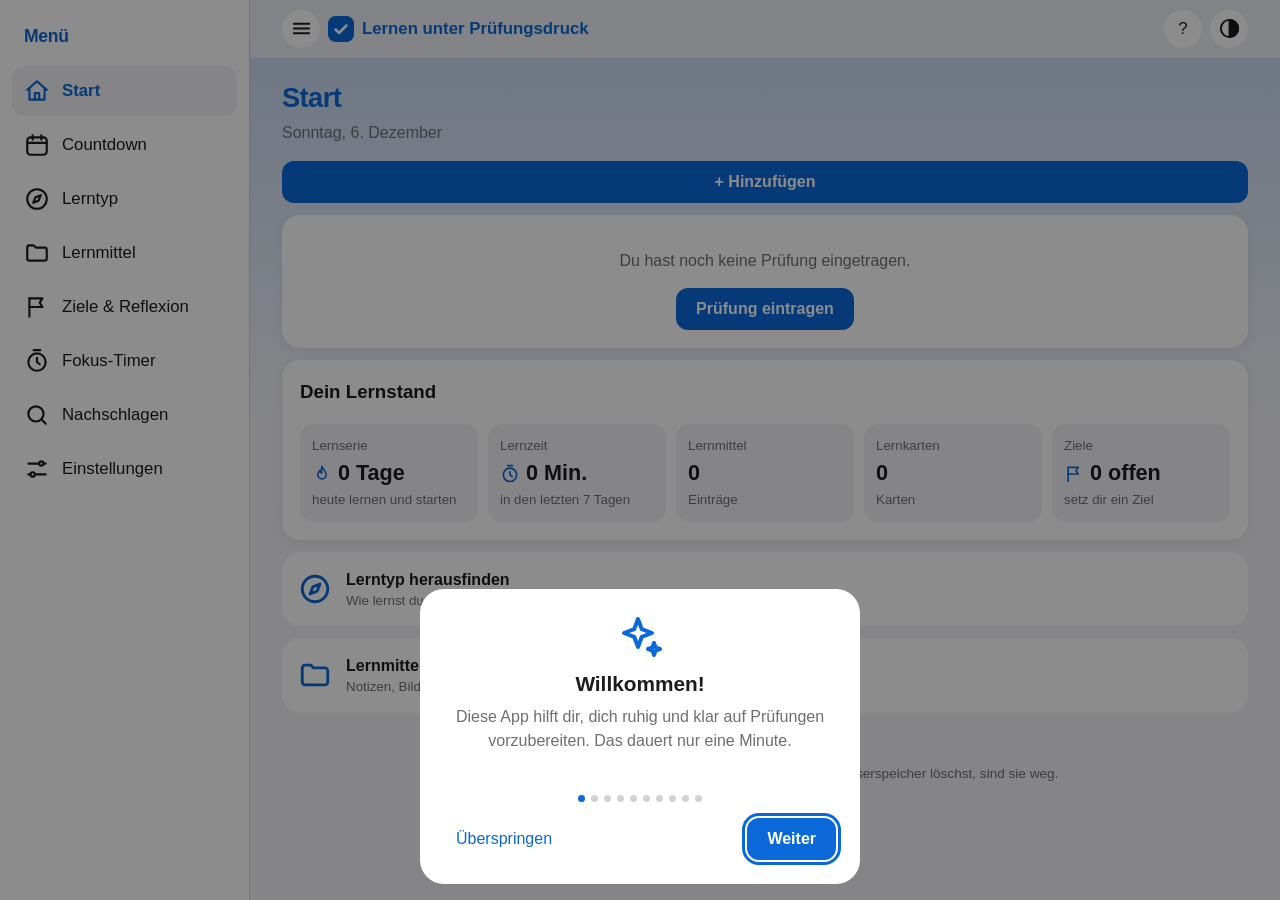
==== commit a6823c52: "Add files via upload" ====
--- a/index.html
+++ b/index.html
@@ -4,7 +4,7 @@
 <meta charset="utf-8">
 <meta name="viewport" content="width=device-width, initial-scale=1, viewport-fit=cover">
 <title>Lernen unter Prüfungsdruck</title>
-<link rel="stylesheet" href="style.css?v=2.4">
+<link rel="stylesheet" href="style.css?v=2.6">
 </head>
 <body>
 
@@ -152,6 +152,32 @@
     </div>
   </section>
 
+  <!-- FOKUS-TIMER -->
+  <section id="view-fokus" hidden>
+    <h2>Fokus-Timer</h2>
+    <p class="sub">Lerne in kurzen Blöcken und mache danach eine Pause. Das hilft deiner Aufmerksamkeit.</p>
+    <div class="card" style="text-align:center">
+      <small id="fkMode">Lernen</small>
+      <div class="timer" id="fkTime" role="timer">25:00</div>
+      <div class="bar"><i id="fkBar" style="width:0%"></i></div>
+      <div class="pvrow" style="justify-content:center;margin-top:14px">
+        <button class="primary" id="fkStart">Start</button>
+        <button class="ghost" id="fkReset">Zurücksetzen</button>
+        <button class="ghost" id="fkSkip">Überspringen</button>
+      </div>
+      <p class="lt-desc" style="margin:10px 0 0">Der Ton und das Vibrieren am Ende brauchen einen offenen Tab. Lass die App beim Lernen geöffnet.</p>
+    </div>
+    <div class="card">
+      <div class="field"><label for="fkWork">Lernen</label><select id="fkWork"></select></div>
+      <div class="field" style="margin-bottom:0"><label for="fkBreak">Pause</label><select id="fkBreak"></select></div>
+    </div>
+    <div class="card">
+      <h3>Deine Lernzeit</h3>
+      <p class="lt-desc" id="fkSum"></p>
+      <div class="week" id="fkWeek"></div>
+    </div>
+  </section>
+
   <!-- NACHSCHLAGEN (Wikipedia) -->
   <section id="view-wiki" hidden>
     <h2>Nachschlagen</h2>
@@ -174,6 +200,13 @@
       <div id="lookBox"></div>
     </div>
     <div class="card">
+      <h3 style="margin-top:0">App aktualisieren</h3>
+      <p class="lt-desc" style="margin-bottom:12px">Prüft, ob es eine neuere Version gibt, und lädt die App frisch. Deine Daten bleiben erhalten.</p>
+      <button class="primary" id="upCheck">Auf Update prüfen</button>
+      <button class="ghost" id="upReload" hidden>Frisch neu laden</button>
+      <p class="lt-desc" id="upMsg" role="status"></p>
+    </div>
+    <div class="card">
       <h3 style="margin-top:0">Rundgang</h3>
       <p class="lt-desc" style="margin-bottom:12px">Ich zeige dir Schritt für Schritt, wo du was findest.</p>
       <button class="primary" id="tourStart">Rundgang starten</button>
@@ -190,6 +223,16 @@
       <button type="button" class="pick" id="bkPick">Backup-Datei auswählen</button>
       <input type="file" id="bkFile" accept="application/json,.json" class="vh" tabindex="-1">
       <p class="lt-desc" id="bkMsg2" role="status"></p>
+    </div>
+    <div class="card">
+      <h3 style="margin-top:0">Kalender</h3>
+      <p class="lt-desc" style="margin-bottom:12px">Übernimm deine Prüfungen in den Kalender deines Handys oder Computers, mit Erinnerungen 7 Tage vorher, am Vortag und am Prüfungstag. Eine einzelne Prüfung exportierst du im Countdown über „Kalender“.</p>
+      <div style="display:flex;flex-wrap:wrap;gap:8px;margin-bottom:12px">
+        <label class="featrow" style="margin:0"><input type="checkbox" id="kc_tasks" checked><span>Lernplan-Aufgaben</span></label>
+        <label class="featrow" style="margin:0"><input type="checkbox" id="kc_goals"><span>Ziele mit Termin</span></label>
+      </div>
+      <button class="primary" id="kcExport">Kalender-Datei erstellen</button>
+      <p class="lt-desc" id="kcMsg" role="status"></p>
     </div>
     <div class="card">
       <h3 style="margin-top:0">Lernpaket teilen</h3>
@@ -232,6 +275,7 @@
   <button class="tab" data-view="lerntyp"><i data-ic="compass"></i>Lerntyp</button>
   <button class="tab" data-view="lernmittel"><i data-ic="folder"></i>Lernmittel</button>
   <button class="tab" data-view="ziele"><i data-ic="flag"></i>Ziele &amp; Reflexion</button>
+  <button class="tab" data-view="fokus"><i data-ic="timer"></i>Fokus-Timer</button>
   <button class="tab" data-view="wiki"><i data-ic="search"></i>Nachschlagen</button>
   <button class="tab" data-view="settings"><i data-ic="sliders"></i>Einstellungen</button>
 </nav>
@@ -299,17 +343,21 @@
 </div>
 
 <!-- Die Scripte werden in dieser Reihenfolge geladen; spätere nutzen Funktionen der früheren. -->
-<script src="core.js?v=2.4"></script>
-<script src="tutorial.js?v=2.4"></script>
-<script src="countdown.js?v=2.4"></script>
-<script src="home.js?v=2.4"></script>
-<script src="lerntyp.js?v=2.4"></script>
-<script src="lernmittel.js?v=2.4"></script>
-<script src="lernkarten.js?v=2.4"></script>
-<script src="ziele.js?v=2.4"></script>
-<script src="wiki.js?v=2.4"></script>
-<script src="backup.js?v=2.4"></script>
-<script src="tour.js?v=2.4"></script>
-<script src="start.js?v=2.4"></script>
+<script src="core.js?v=2.6"></script>
+<script src="tutorial.js?v=2.6"></script>
+<script src="countdown.js?v=2.6"></script>
+<script src="home.js?v=2.6"></script>
+<script src="lerntyp.js?v=2.6"></script>
+<script src="lernmittel.js?v=2.6"></script>
+<script src="lernkarten.js?v=2.6"></script>
+<script src="quiz.js?v=2.6"></script>
+<script src="ziele.js?v=2.6"></script>
+<script src="wiki.js?v=2.6"></script>
+<script src="fokus.js?v=2.6"></script>
+<script src="kalender.js?v=2.6"></script>
+<script src="backup.js?v=2.6"></script>
+<script src="update.js?v=2.6"></script>
+<script src="tour.js?v=2.6"></script>
+<script src="start.js?v=2.6"></script>
 </body>
 </html>
--- a/style.css
+++ b/style.css
@@ -163,6 +163,15 @@
   html.nav-collapsed #drawer{transform:translateX(-102%);visibility:hidden}
   html.nav-collapsed #drawer.open{transform:none;visibility:visible}
 }
+/* Fokus-Timer, Quiz */
+.timer{font-size:4rem;font-weight:700;font-variant-numeric:tabular-nums;letter-spacing:.02em;margin:6px 0 10px;color:var(--accent)}
+.week{display:flex;align-items:flex-end;gap:8px;height:128px;margin-top:10px}
+.week>div{flex:1;display:flex;flex-direction:column;align-items:center;justify-content:flex-end;gap:3px;height:100%}
+.week i{display:block;width:100%;background:var(--accent);border-radius:6px 6px 0 0}
+.week small{color:var(--muted);font-size:.72rem}
+.qopt.qok{background:color-mix(in srgb,var(--pc-gruen) 28%,var(--bg));font-weight:600}
+.qopt.qbad{background:color-mix(in srgb,var(--pc-rot) 28%,var(--bg))}
+.qopt:disabled{color:var(--text);opacity:1;cursor:default}
 /* Ziele und Nachschlagen */
 .goal{display:flex;gap:12px;align-items:center}
 .chk{background:none;border:0;color:var(--accent);cursor:pointer;padding:0;display:flex}
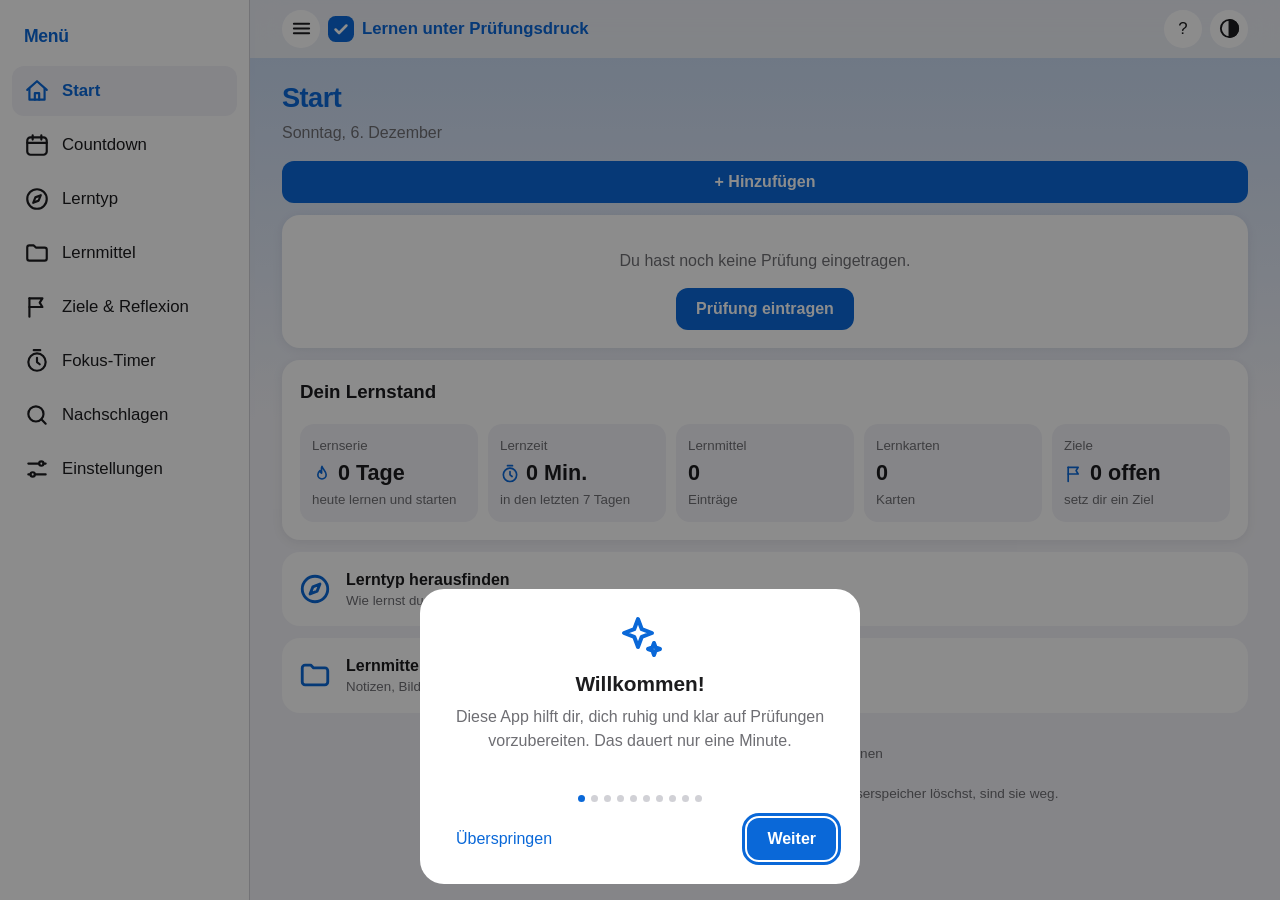
==== commit 95348976: "Add files via upload" ====
--- a/index.html
+++ b/index.html
@@ -4,7 +4,7 @@
 <meta charset="utf-8">
 <meta name="viewport" content="width=device-width, initial-scale=1, viewport-fit=cover">
 <title>Lernen unter Prüfungsdruck</title>
-<link rel="stylesheet" href="style.css?v=2.6">
+<link rel="stylesheet" href="style.css?v=3.1">
 </head>
 <body>
 
@@ -102,6 +102,24 @@
     </div>
     <div id="lmCardsPane" hidden>
       <button class="primary" id="ckNew" style="margin-bottom:12px">+ Neue Lernkarte</button>
+      <button class="ghost" id="tkNew" style="margin:0 0 12px 8px">Aus Text erstellen</button>
+      <div class="card" id="tkForm" hidden>
+        <h3>Karten aus Text erstellen</h3>
+        <p class="lt-desc" style="margin-bottom:12px">Wähle zuerst, was die App erkennen soll, und füge dann einen Text ein, zum Beispiel ein Arbeitsblatt oder Karten, die eine KI geschrieben hat.</p>
+        <div id="tkModeBox"></div>
+        <div class="field"><label for="tkText">Text</label><textarea id="tkText" maxlength="30000" style="min-height:140px" placeholder="Was ist ein Zähler? ; Die obere Zahl eines Bruchs&#10;Nenner: Die untere Zahl eines Bruchs&#10;3 + 4 = 7&#10;E = mc²"></textarea></div>
+        <div class="field"><label for="tkExam">Zu welcher Prüfung gehören die Karten?</label><select id="tkExam"></select></div>
+        <div class="field" id="tkSubjectWrap"><label for="tkSubject">Fach (optional)</label><input type="text" id="tkSubject" maxlength="60" autocomplete="off"></div>
+        <button class="primary" id="tkGo">Karten erkennen</button>
+        <button class="ghost" id="tkCancel">Schließen</button>
+        <div id="tkResult"></div>
+        <details style="margin-top:14px">
+          <summary style="color:var(--accent);cursor:pointer;padding:6px 0">Vorlage für eine KI (zum Beispiel Gemini)</summary>
+          <p class="lt-desc" style="margin:6px 0 10px">Kopiere die Vorlage, hänge deinen Lerntext an und lass die KI Karten schreiben. Das Ergebnis fügst du oben ein. Gib dabei keine persönlichen Daten in KI-Dienste ein.</p>
+          <textarea id="tkTemplate" readonly style="min-height:120px"></textarea>
+          <button class="ghost" id="tkCopy" style="padding-left:0">Vorlage kopieren</button><span class="lt-desc" id="tkCopyMsg"></span>
+        </details>
+      </div>
       <div class="card" id="ckForm" hidden>
         <div class="field"><label for="ckFront">Frage (Vorderseite)</label><textarea id="ckFront" maxlength="500" style="min-height:80px"></textarea></div>
         <div class="field"><label for="ckBack">Antwort (Rückseite)</label><textarea id="ckBack" maxlength="1000" style="min-height:80px"></textarea></div>
@@ -140,10 +158,11 @@
     <div id="zgReflect" hidden>
       <button class="primary" id="rfNew" style="margin-bottom:12px">+ Neue Reflexion</button>
       <div class="card" id="rfForm" hidden>
+        <p class="lt-desc" id="rfGoalInfo" hidden style="margin:0 0 12px;color:var(--text);font-weight:600"></p>
         <div class="field"><label for="rfExam">Worauf bezieht sie sich?</label><select id="rfExam"></select></div>
         <div class="field"><label>Wie sicher fühlst du dich?</label><div class="seg" id="rfConf" style="margin-bottom:0"></div><p class="lt-desc" id="rfConfText" style="margin:6px 0 0"></p></div>
-        <div class="field"><label for="rfGood">Was lief gut?</label><textarea id="rfGood" maxlength="1000" style="min-height:70px"></textarea></div>
-        <div class="field"><label for="rfChange">Was machst du beim nächsten Mal anders?</label><textarea id="rfChange" maxlength="1000" style="min-height:70px"></textarea></div>
+        <div class="field"><label for="rfGood" id="rfGoodL">Was lief gut?</label><textarea id="rfGood" maxlength="1000" style="min-height:70px"></textarea></div>
+        <div class="field"><label for="rfChange" id="rfChangeL">Was machst du beim nächsten Mal anders?</label><textarea id="rfChange" maxlength="1000" style="min-height:70px"></textarea></div>
         <p class="error" id="rfError" role="alert"></p>
         <button class="primary" id="rfSave">Reflexion speichern</button>
         <button class="ghost" id="rfCancel">Abbrechen</button>
@@ -343,21 +362,22 @@
 </div>
 
 <!-- Die Scripte werden in dieser Reihenfolge geladen; spätere nutzen Funktionen der früheren. -->
-<script src="core.js?v=2.6"></script>
-<script src="tutorial.js?v=2.6"></script>
-<script src="countdown.js?v=2.6"></script>
-<script src="home.js?v=2.6"></script>
-<script src="lerntyp.js?v=2.6"></script>
-<script src="lernmittel.js?v=2.6"></script>
-<script src="lernkarten.js?v=2.6"></script>
-<script src="quiz.js?v=2.6"></script>
-<script src="ziele.js?v=2.6"></script>
-<script src="wiki.js?v=2.6"></script>
-<script src="fokus.js?v=2.6"></script>
-<script src="kalender.js?v=2.6"></script>
-<script src="backup.js?v=2.6"></script>
-<script src="update.js?v=2.6"></script>
-<script src="tour.js?v=2.6"></script>
-<script src="start.js?v=2.6"></script>
+<script src="core.js?v=3.1"></script>
+<script src="tutorial.js?v=3.1"></script>
+<script src="countdown.js?v=3.1"></script>
+<script src="home.js?v=3.1"></script>
+<script src="lerntyp.js?v=3.1"></script>
+<script src="lernmittel.js?v=3.1"></script>
+<script src="lernkarten.js?v=3.1"></script>
+<script src="quiz.js?v=3.1"></script>
+<script src="textkarten.js?v=3.1"></script>
+<script src="ziele.js?v=3.1"></script>
+<script src="wiki.js?v=3.1"></script>
+<script src="fokus.js?v=3.1"></script>
+<script src="kalender.js?v=3.1"></script>
+<script src="backup.js?v=3.1"></script>
+<script src="update.js?v=3.1"></script>
+<script src="tour.js?v=3.1"></script>
+<script src="start.js?v=3.1"></script>
 </body>
 </html>
--- a/style.css
+++ b/style.css
@@ -212,6 +212,7 @@
 .tiles{display:grid;grid-template-columns:repeat(auto-fit,minmax(120px,1fr));gap:10px;margin-top:10px}
 .tile{background:var(--bg);border-radius:14px;padding:12px;text-align:left;border:0;color:var(--text);font:inherit;cursor:pointer;display:flex;flex-direction:column;justify-content:flex-start;align-items:stretch}
 .card>h3:first-child{margin-top:0}
+.featrow div{min-width:0;overflow-wrap:anywhere}
 /* Seite nie breiter als der Bildschirm: kein seitliches Wackeln (Zoomen und Hoch/Runter-Wischen bleiben) */
 html,body{max-width:100%;overflow-x:clip;touch-action:pan-y pinch-zoom}
 .card,.field,main,section{min-width:0;max-width:100%}
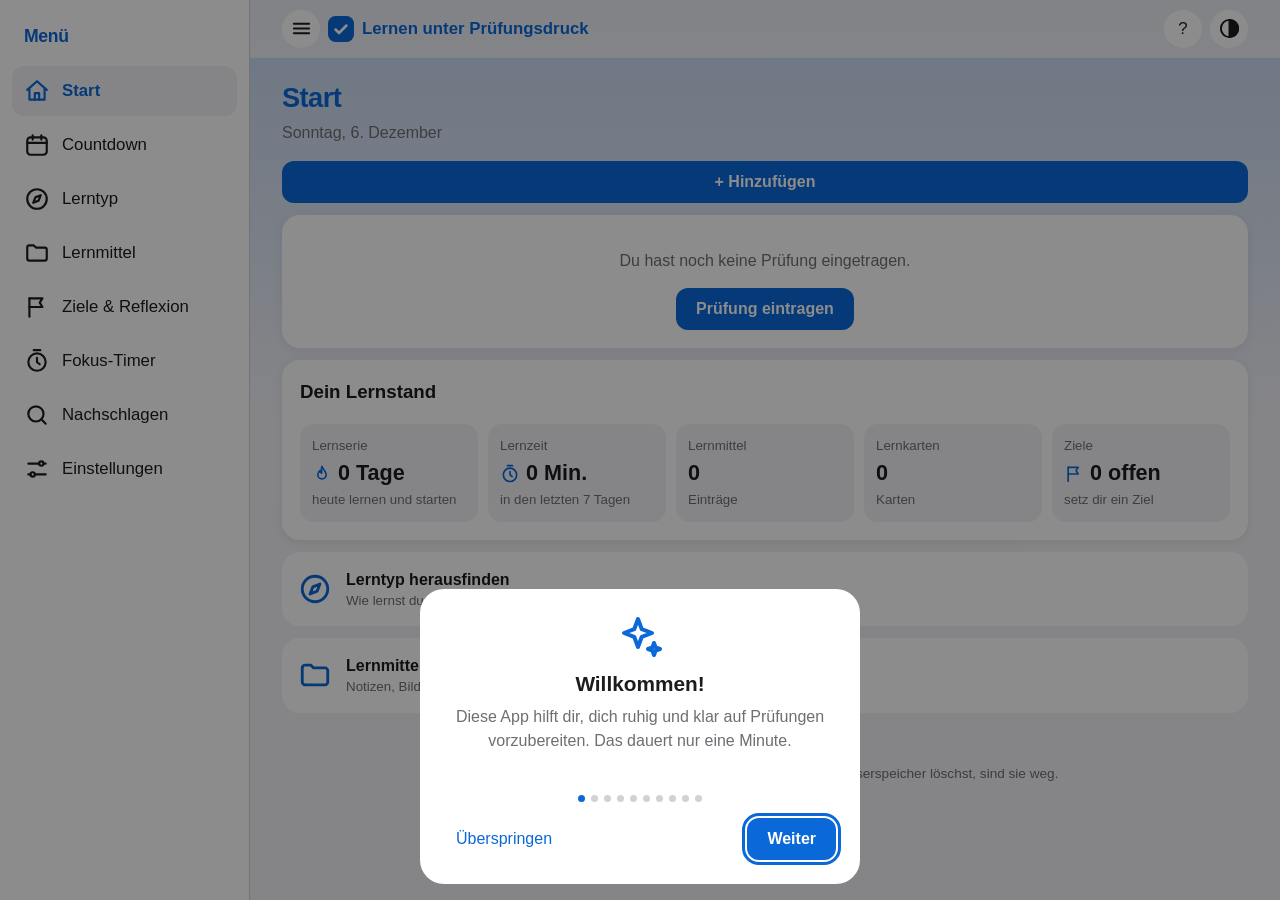
==== commit 095611c8: "Add files via upload" ====
--- a/index.html
+++ b/index.html
@@ -4,7 +4,7 @@
 <meta charset="utf-8">
 <meta name="viewport" content="width=device-width, initial-scale=1, viewport-fit=cover">
 <title>Lernen unter Prüfungsdruck</title>
-<link rel="stylesheet" href="style.css?v=3.1">
+<link rel="stylesheet" href="style.css?v=3.2">
 </head>
 <body>
 
@@ -288,6 +288,7 @@
 
 <div class="scrim" id="scrim"></div>
 <nav id="drawer" aria-label="Hauptmenü">
+  <div id="drawerInner">
   <h2>Menü</h2>
   <button class="tab" data-view="home" aria-current="page"><i data-ic="home"></i>Start</button>
   <button class="tab" data-view="countdown"><i data-ic="calendar"></i>Countdown</button>
@@ -297,6 +298,7 @@
   <button class="tab" data-view="fokus"><i data-ic="timer"></i>Fokus-Timer</button>
   <button class="tab" data-view="wiki"><i data-ic="search"></i>Nachschlagen</button>
   <button class="tab" data-view="settings"><i data-ic="sliders"></i>Einstellungen</button>
+  </div>
 </nav>
 
 <!-- ANSICHT FÜR LERNMITTEL (Notiz, Bild, PDF) -->
@@ -362,22 +364,22 @@
 </div>
 
 <!-- Die Scripte werden in dieser Reihenfolge geladen; spätere nutzen Funktionen der früheren. -->
-<script src="core.js?v=3.1"></script>
-<script src="tutorial.js?v=3.1"></script>
-<script src="countdown.js?v=3.1"></script>
-<script src="home.js?v=3.1"></script>
-<script src="lerntyp.js?v=3.1"></script>
-<script src="lernmittel.js?v=3.1"></script>
-<script src="lernkarten.js?v=3.1"></script>
-<script src="quiz.js?v=3.1"></script>
-<script src="textkarten.js?v=3.1"></script>
-<script src="ziele.js?v=3.1"></script>
-<script src="wiki.js?v=3.1"></script>
-<script src="fokus.js?v=3.1"></script>
-<script src="kalender.js?v=3.1"></script>
-<script src="backup.js?v=3.1"></script>
-<script src="update.js?v=3.1"></script>
-<script src="tour.js?v=3.1"></script>
-<script src="start.js?v=3.1"></script>
+<script src="core.js?v=3.2"></script>
+<script src="tutorial.js?v=3.2"></script>
+<script src="countdown.js?v=3.2"></script>
+<script src="home.js?v=3.2"></script>
+<script src="lerntyp.js?v=3.2"></script>
+<script src="lernmittel.js?v=3.2"></script>
+<script src="lernkarten.js?v=3.2"></script>
+<script src="quiz.js?v=3.2"></script>
+<script src="textkarten.js?v=3.2"></script>
+<script src="ziele.js?v=3.2"></script>
+<script src="wiki.js?v=3.2"></script>
+<script src="fokus.js?v=3.2"></script>
+<script src="kalender.js?v=3.2"></script>
+<script src="backup.js?v=3.2"></script>
+<script src="update.js?v=3.2"></script>
+<script src="tour.js?v=3.2"></script>
+<script src="start.js?v=3.2"></script>
 </body>
 </html>
--- a/style.css
+++ b/style.css
@@ -24,7 +24,10 @@
 /* Seitenmenü (Drawer) */
 .scrim{position:fixed;inset:0;z-index:10;background:rgba(0,0,0,.4);opacity:0;pointer-events:none;transition:opacity .2s}
 .scrim.open{opacity:1;pointer-events:auto}
-#drawer{position:fixed;top:0;bottom:0;left:0;width:min(290px,82vw);z-index:11;background:var(--card);transform:translateX(-102%);visibility:hidden;transition:transform .25s,visibility 0s .25s;padding:calc(env(safe-area-inset-top,0px) + 16px) 12px 16px;display:flex;flex-direction:column;gap:4px}
+#drawer{position:fixed;top:0;bottom:0;left:0;width:min(290px,82vw);z-index:11;background:var(--card);transform:translateX(-102%);visibility:hidden;transition:transform .25s,visibility 0s .25s;padding:calc(env(safe-area-inset-top,0px) + 16px) 12px 16px;overflow-y:auto;overscroll-behavior:contain;touch-action:pan-y}
+#drawerInner{display:flex;flex-direction:column;gap:4px;will-change:transform}
+.scrim{touch-action:none}
+#tourTip{overscroll-behavior:contain}
 #drawer.open{transform:none;visibility:visible;transition:transform .25s}
 #drawer h2{font-size:1.1rem;margin:8px 12px 12px}
 .tab{display:flex;align-items:center;gap:12px;width:100%;border:0;background:none;color:var(--text);padding:12px;border-radius:12px;font-size:1.05rem;text-align:left;cursor:pointer}
@@ -191,6 +194,7 @@
 .pvcol{display:flex;flex-direction:column;gap:8px}
 .pvf{display:flex;flex-direction:column;gap:8px}
 .pvb{background:var(--card);color:var(--text);border:1.5px solid var(--field-border);border-radius:12px;padding:9px 12px;font:inherit;font-size:.92rem;cursor:pointer;text-align:left}
+.pvb.sm{padding:6px 10px;font-size:.85rem}
 .pvb[aria-pressed="true"]{background:var(--accent);color:var(--accent-text);border-color:var(--accent)}
 .pvr{margin:10px 0 0;font-size:.92rem;color:var(--muted)}
 .pvcard{background:var(--card);border-radius:12px;padding:10px 12px;margin-top:8px;color:var(--text)}
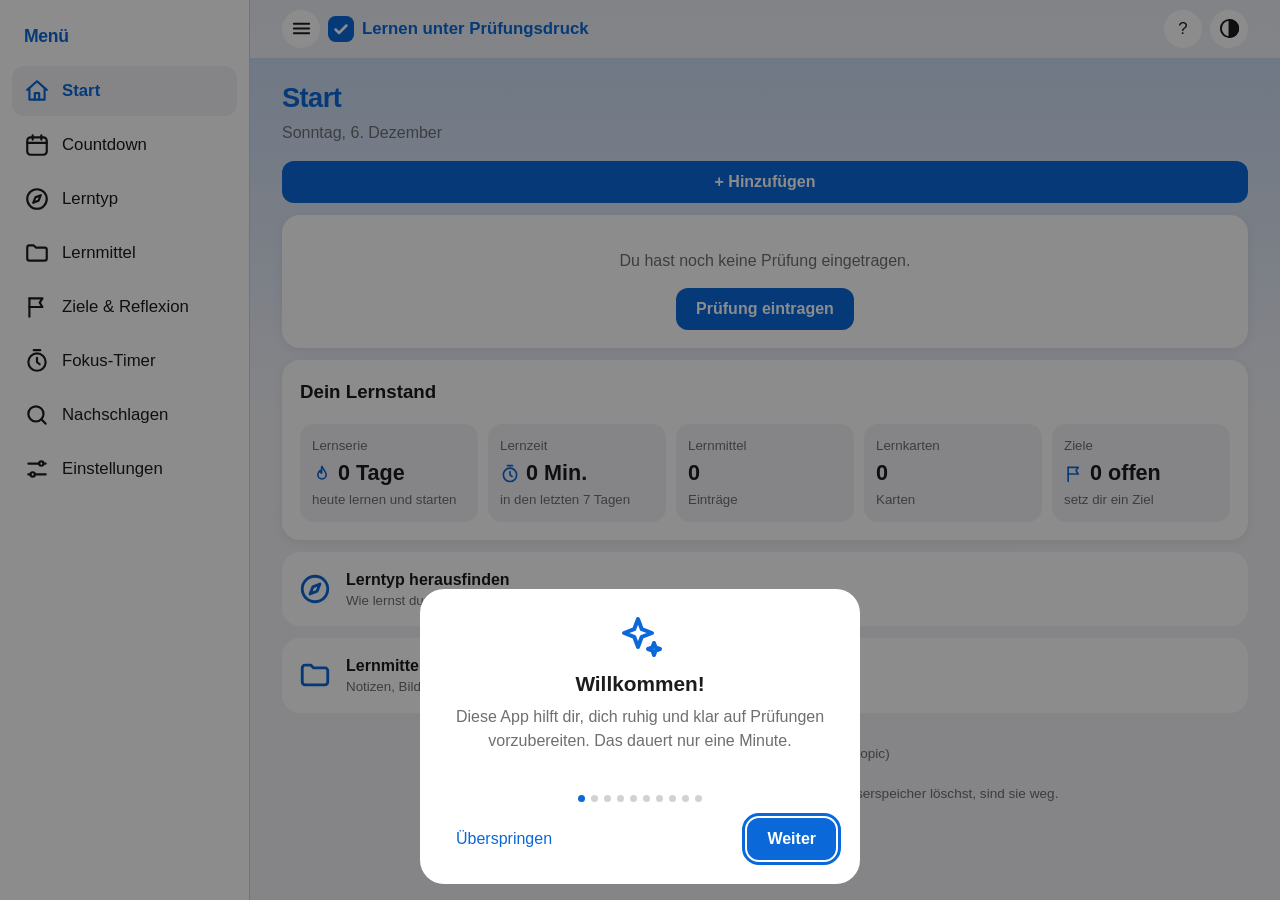
==== commit df654ee0: "Add files via upload" ====
--- a/index.html
+++ b/index.html
@@ -1,10 +1,12 @@
 <!DOCTYPE html>
+<!-- Lernapp „Lernen unter Prüfungsdruck“: Schulprojekt (BbP), entwickelt mit Unterstützung von Claude (KI-Assistent von Anthropic) -->
 <html lang="de">
 <head>
 <meta charset="utf-8">
+<meta name="generator" content="Entwickelt mit Unterstützung von Claude (Anthropic)">
 <meta name="viewport" content="width=device-width, initial-scale=1, viewport-fit=cover">
 <title>Lernen unter Prüfungsdruck</title>
-<link rel="stylesheet" href="style.css?v=3.2">
+<link rel="stylesheet" href="style.css?v=3.3">
 </head>
 <body>
 
@@ -276,6 +278,11 @@
       <p class="lt-desc" id="pkMsg2" role="status"></p>
     </div>
     <div class="card">
+      <h3 style="margin-top:0">Über diese App</h3>
+      <p class="lt-desc" style="margin-bottom:8px">Schulprojekt im Fach Berufsbildende Projekte. Ideen, Entscheidungen und Tests stammen vom Projektautor. Planung, Programmierung und Texte wurden mit <b>Claude</b> erarbeitet, einem KI-Assistenten von Anthropic.</p>
+      <p class="lt-desc" style="margin:0">Quellen: Beim Nachschlagen stammen die Texte von Wikipedia (Lizenz CC BY-SA 4.0), jeweils mit Quellenangabe. Alle Daten bleiben auf deinem Gerät.</p>
+    </div>
+    <div class="card">
       <h3 style="margin-top:0">Alle Daten löschen</h3>
       <p class="lt-desc" style="margin-bottom:12px">Löscht Prüfungen, Lernmittel, Karten und Ergebnisse von diesem Gerät. Deine Einstellungen bleiben. Das lässt sich nicht rückgängig machen.</p>
       <button class="secondary danger" id="bkWipe" style="border:1.5px solid var(--field-border)">Alle Daten löschen</button>
@@ -364,22 +371,22 @@
 </div>
 
 <!-- Die Scripte werden in dieser Reihenfolge geladen; spätere nutzen Funktionen der früheren. -->
-<script src="core.js?v=3.2"></script>
-<script src="tutorial.js?v=3.2"></script>
-<script src="countdown.js?v=3.2"></script>
-<script src="home.js?v=3.2"></script>
-<script src="lerntyp.js?v=3.2"></script>
-<script src="lernmittel.js?v=3.2"></script>
-<script src="lernkarten.js?v=3.2"></script>
-<script src="quiz.js?v=3.2"></script>
-<script src="textkarten.js?v=3.2"></script>
-<script src="ziele.js?v=3.2"></script>
-<script src="wiki.js?v=3.2"></script>
-<script src="fokus.js?v=3.2"></script>
-<script src="kalender.js?v=3.2"></script>
-<script src="backup.js?v=3.2"></script>
-<script src="update.js?v=3.2"></script>
-<script src="tour.js?v=3.2"></script>
-<script src="start.js?v=3.2"></script>
+<script src="core.js?v=3.3"></script>
+<script src="tutorial.js?v=3.3"></script>
+<script src="countdown.js?v=3.3"></script>
+<script src="home.js?v=3.3"></script>
+<script src="lerntyp.js?v=3.3"></script>
+<script src="lernmittel.js?v=3.3"></script>
+<script src="lernkarten.js?v=3.3"></script>
+<script src="quiz.js?v=3.3"></script>
+<script src="textkarten.js?v=3.3"></script>
+<script src="ziele.js?v=3.3"></script>
+<script src="wiki.js?v=3.3"></script>
+<script src="fokus.js?v=3.3"></script>
+<script src="kalender.js?v=3.3"></script>
+<script src="backup.js?v=3.3"></script>
+<script src="update.js?v=3.3"></script>
+<script src="tour.js?v=3.3"></script>
+<script src="start.js?v=3.3"></script>
 </body>
 </html>
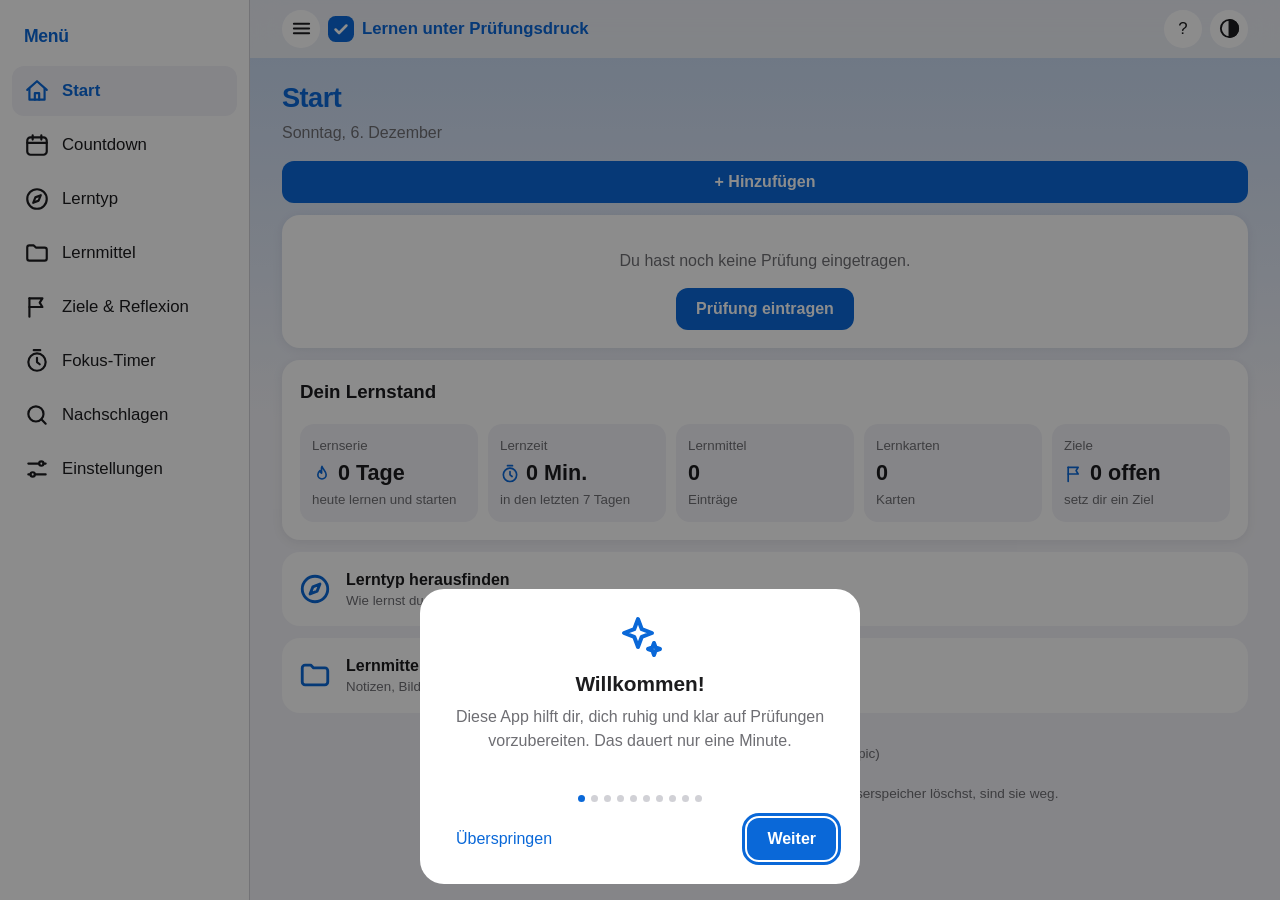
==== commit 8b5c1718: "Add files via upload" ====
--- a/index.html
+++ b/index.html
@@ -1,12 +1,12 @@
 <!DOCTYPE html>
-<!-- Lernapp „Lernen unter Prüfungsdruck“: Schulprojekt (BbP), entwickelt mit Unterstützung von Claude (KI-Assistent von Anthropic) -->
+<!-- Lernapp „Lernen unter Prüfungsdruck“: Schulprojekt (BbP). Erstellt mithilfe von Claude (Anthropic): Programmcode und Texte wurden von Claude geschrieben, Ideen, Anforderungen, Entscheidungen und Tests stammen vom Projektautor. Eingaben siehe KI-Nutzungsprotokoll. -->
 <html lang="de">
 <head>
 <meta charset="utf-8">
-<meta name="generator" content="Entwickelt mit Unterstützung von Claude (Anthropic)">
+<meta name="generator" content="Erstellt mithilfe von Claude (Anthropic)">
 <meta name="viewport" content="width=device-width, initial-scale=1, viewport-fit=cover">
 <title>Lernen unter Prüfungsdruck</title>
-<link rel="stylesheet" href="style.css?v=3.3">
+<link rel="stylesheet" href="style.css?v=3.4">
 </head>
 <body>
 
@@ -279,7 +279,7 @@
     </div>
     <div class="card">
       <h3 style="margin-top:0">Über diese App</h3>
-      <p class="lt-desc" style="margin-bottom:8px">Schulprojekt im Fach Berufsbildende Projekte. Ideen, Entscheidungen und Tests stammen vom Projektautor. Planung, Programmierung und Texte wurden mit <b>Claude</b> erarbeitet, einem KI-Assistenten von Anthropic.</p>
+      <p class="lt-desc" style="margin-bottom:8px">Schulprojekt im Fach Berufsbildende Projekte. Erstellt mithilfe von <b>Claude</b> (Anthropic): Programmcode, Texte und Tipps wurden von Claude geschrieben. Ideen, Anforderungen, Entscheidungen und Tests stammen vom Projektautor. Alle Eingaben stehen im KI-Nutzungsprotokoll, das der Abgabe beiliegt.</p>
       <p class="lt-desc" style="margin:0">Quellen: Beim Nachschlagen stammen die Texte von Wikipedia (Lizenz CC BY-SA 4.0), jeweils mit Quellenangabe. Alle Daten bleiben auf deinem Gerät.</p>
     </div>
     <div class="card">
@@ -371,22 +371,22 @@
 </div>
 
 <!-- Die Scripte werden in dieser Reihenfolge geladen; spätere nutzen Funktionen der früheren. -->
-<script src="core.js?v=3.3"></script>
-<script src="tutorial.js?v=3.3"></script>
-<script src="countdown.js?v=3.3"></script>
-<script src="home.js?v=3.3"></script>
-<script src="lerntyp.js?v=3.3"></script>
-<script src="lernmittel.js?v=3.3"></script>
-<script src="lernkarten.js?v=3.3"></script>
-<script src="quiz.js?v=3.3"></script>
-<script src="textkarten.js?v=3.3"></script>
-<script src="ziele.js?v=3.3"></script>
-<script src="wiki.js?v=3.3"></script>
-<script src="fokus.js?v=3.3"></script>
-<script src="kalender.js?v=3.3"></script>
-<script src="backup.js?v=3.3"></script>
-<script src="update.js?v=3.3"></script>
-<script src="tour.js?v=3.3"></script>
-<script src="start.js?v=3.3"></script>
+<script src="core.js?v=3.4"></script>
+<script src="tutorial.js?v=3.4"></script>
+<script src="countdown.js?v=3.4"></script>
+<script src="home.js?v=3.4"></script>
+<script src="lerntyp.js?v=3.4"></script>
+<script src="lernmittel.js?v=3.4"></script>
+<script src="lernkarten.js?v=3.4"></script>
+<script src="quiz.js?v=3.4"></script>
+<script src="textkarten.js?v=3.4"></script>
+<script src="ziele.js?v=3.4"></script>
+<script src="wiki.js?v=3.4"></script>
+<script src="fokus.js?v=3.4"></script>
+<script src="kalender.js?v=3.4"></script>
+<script src="backup.js?v=3.4"></script>
+<script src="update.js?v=3.4"></script>
+<script src="tour.js?v=3.4"></script>
+<script src="start.js?v=3.4"></script>
 </body>
 </html>
